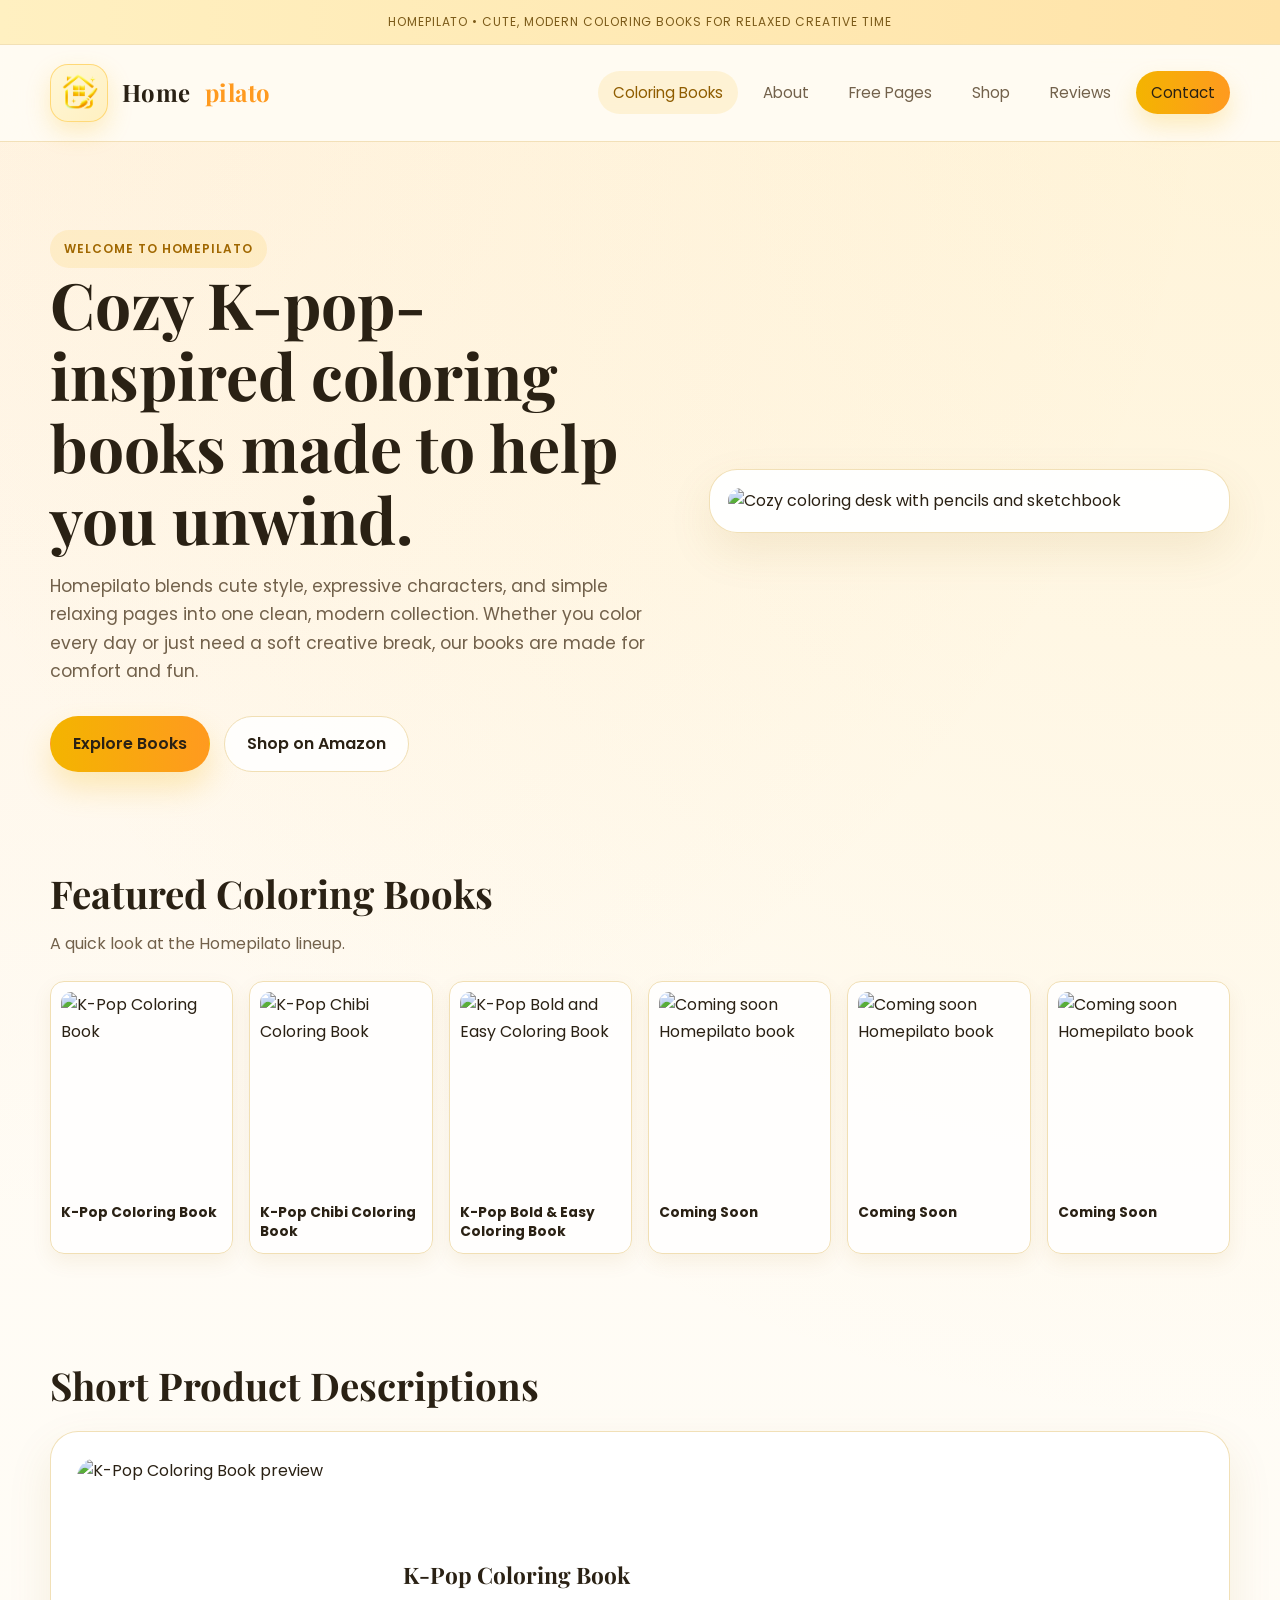
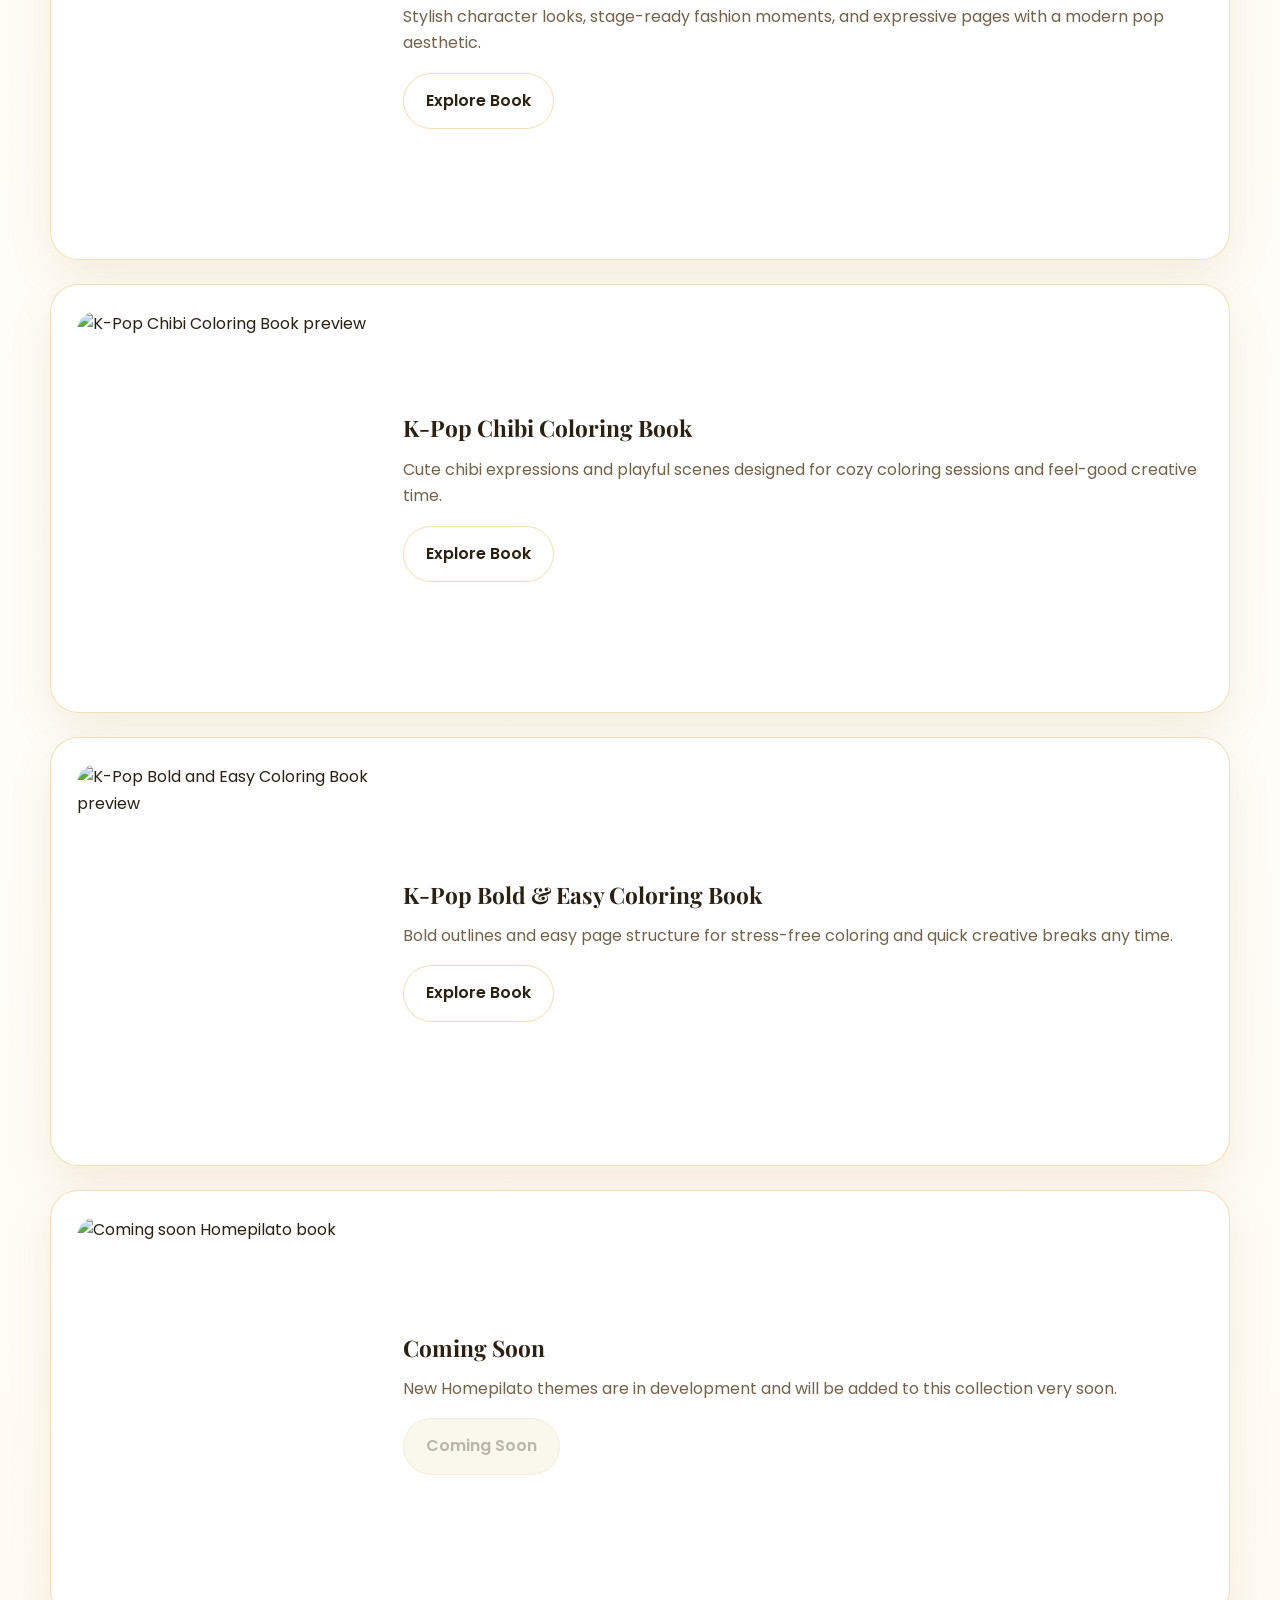
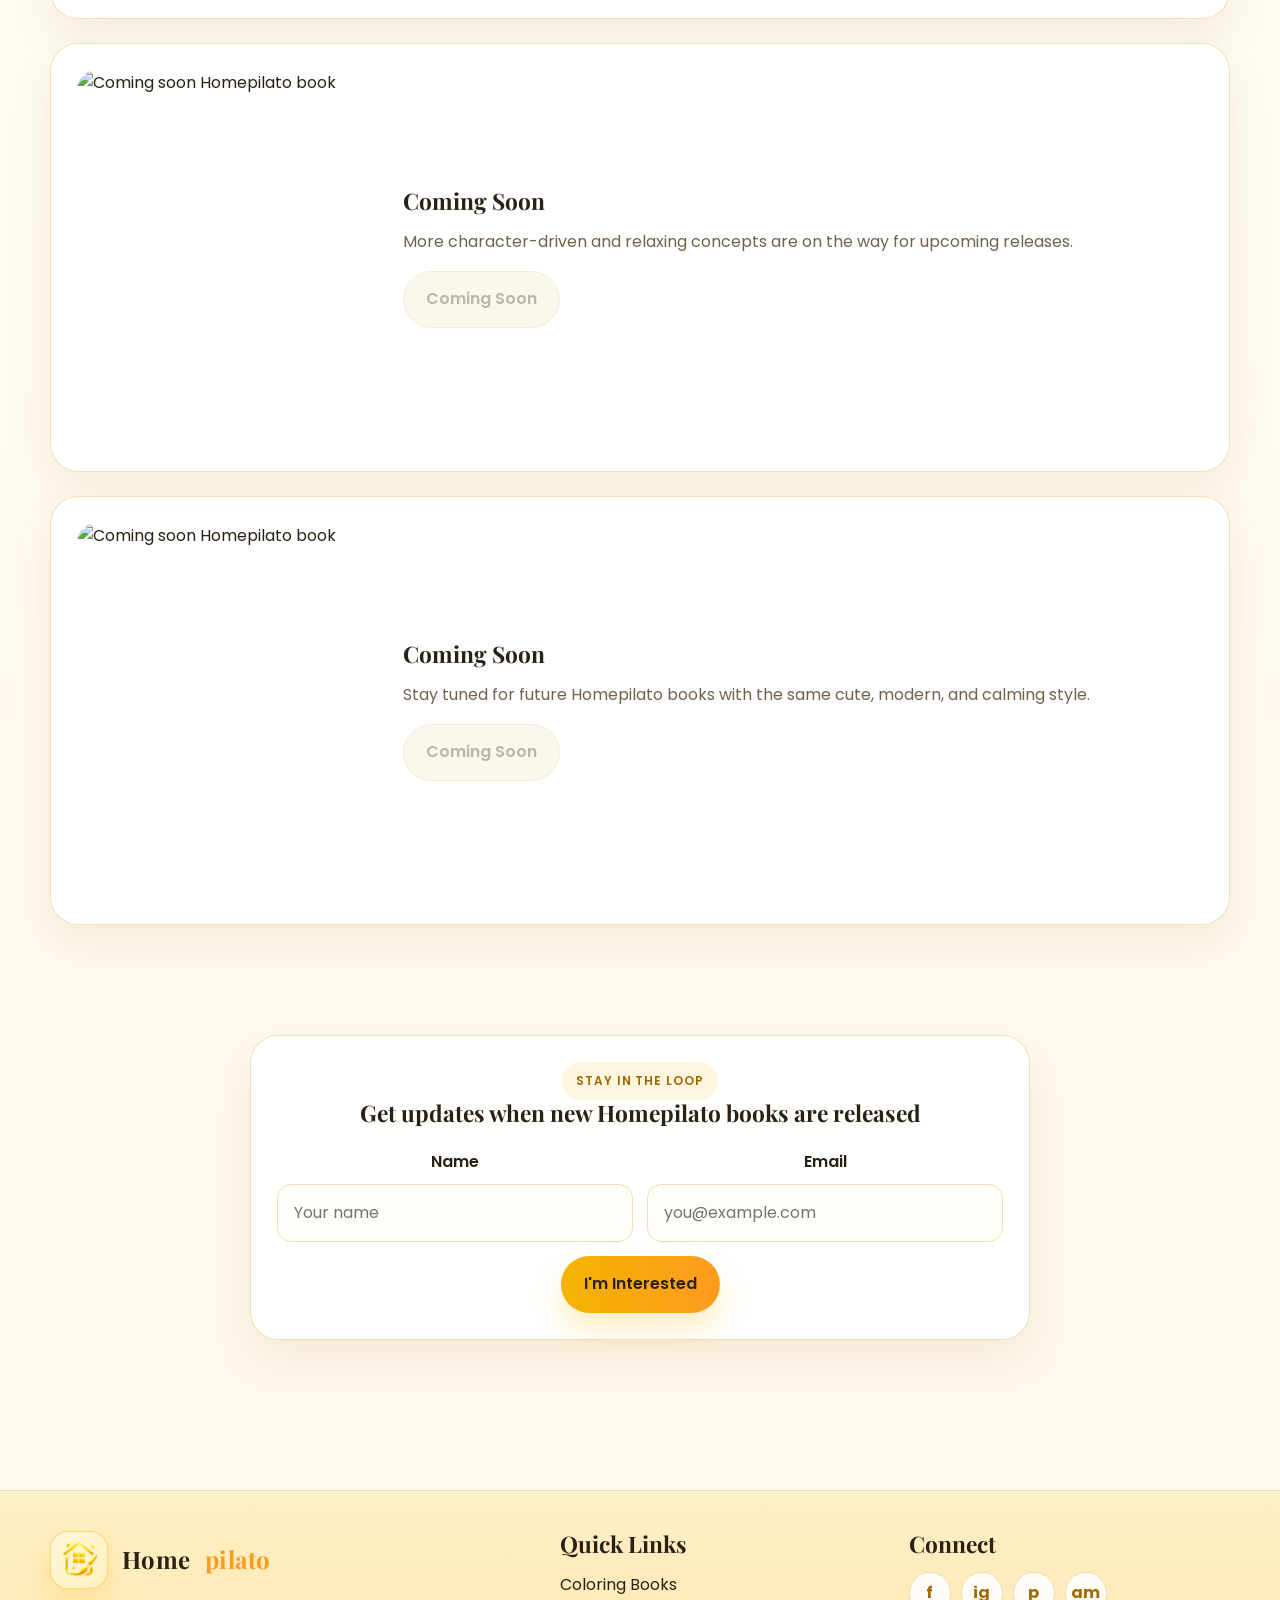
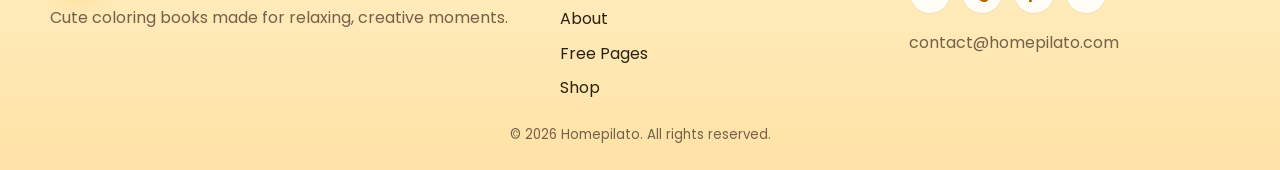
==== scrouce-web/index.html @ b9b75bc0 "Add files via upload" ====
<!DOCTYPE html>
<html lang="en">
<head>
  <meta charset="UTF-8">
  <meta name="viewport" content="width=device-width, initial-scale=1.0">
  <title>Homepilato | Coloring Books</title>
  <link rel="preconnect" href="https://fonts.googleapis.com">
  <link rel="preconnect" href="https://fonts.gstatic.com" crossorigin>
  <link href="https://fonts.googleapis.com/css2?family=Playfair+Display:wght@600;700&family=Poppins:wght@300;400;500;600;700&display=swap" rel="stylesheet">
  <link rel="stylesheet" href="style.css">
</head>
<body>
  <div class="topbar">Homepilato • Cute, modern coloring books for relaxed creative time</div>
  <nav class="navbar">
    <div class="container nav-inner">
      <a href="index.html" class="logo">
        <div class="logo-badge">Logo</div>
        Home<span>pilato</span>
      </a>
      <ul class="nav-links">
        <li><a href="index.html" class="active">Coloring Books</a></li>
        <li><a href="about.html">About</a></li>
        <li><a href="downloads.html">Free Pages</a></li>
        <li><a href="products.html">Shop</a></li>
        <li><a href="reviews.html">Reviews</a></li>
        <li><a href="contact.html" class="btn-nav">Contact</a></li>
      </ul>
    </div>
  </nav>

  <header class="hero">
    <div class="container hero-grid">
      <div>
        <div class="eyebrow">Welcome to Homepilato</div>
        <h1>Cozy K-pop-inspired coloring books made to help you unwind.</h1>
        <p class="lead">Homepilato blends cute style, expressive characters, and simple relaxing pages into one clean, modern collection. Whether you color every day or just need a soft creative break, our books are made for comfort and fun.</p>
        <div class="hero-actions">
          <a class="btn-primary" href="#featured-books">Explore Books</a>
          <a class="btn-secondary" href="https://www.amazon.com" target="_blank" rel="noopener">Shop on Amazon</a>
        </div>
      </div>
      <div class="hero-card">
        <img src="https://images.unsplash.com/photo-1517077304055-6e89abbf09b0?auto=format&fit=crop&w=1200&q=80" alt="Cozy coloring desk with pencils and sketchbook">
      </div>
    </div>
  </header>

  <section class="section" id="featured-books">
    <div class="container">
      <div class="section-head align-left">
        <h2>Featured Coloring Books</h2>
        <p>A quick look at the Homepilato lineup.</p>
      </div>
      <div class="mini-covers">
        <article class="mini-cover-card">
          <img src="https://images.unsplash.com/photo-1513475382585-d06e58bcb0e0?auto=format&fit=crop&w=500&q=80" alt="K-Pop Coloring Book">
          <h3>K-Pop Coloring Book</h3>
        </article>
        <article class="mini-cover-card">
          <img src="https://images.unsplash.com/photo-1513364776144-60967b0f800f?auto=format&fit=crop&w=500&q=80" alt="K-Pop Chibi Coloring Book">
          <h3>K-Pop Chibi Coloring Book</h3>
        </article>
        <article class="mini-cover-card">
          <img src="https://images.unsplash.com/photo-1517694712202-14dd9538aa97?auto=format&fit=crop&w=500&q=80" alt="K-Pop Bold and Easy Coloring Book">
          <h3>K-Pop Bold &amp; Easy Coloring Book</h3>
        </article>
        <article class="mini-cover-card">
          <img src="https://images.unsplash.com/photo-1516321318423-f06f85e504b3?auto=format&fit=crop&w=500&q=80" alt="Coming soon Homepilato book">
          <h3>Coming Soon</h3>
        </article>
        <article class="mini-cover-card">
          <img src="https://images.unsplash.com/photo-1497633762265-9d179a990aa6?auto=format&fit=crop&w=500&q=80" alt="Coming soon Homepilato book">
          <h3>Coming Soon</h3>
        </article>
        <article class="mini-cover-card">
          <img src="https://images.unsplash.com/photo-1491841550275-ad7854e35ca6?auto=format&fit=crop&w=500&q=80" alt="Coming soon Homepilato book">
          <h3>Coming Soon</h3>
        </article>
      </div>
    </div>
  </section>

  <section class="section section-tight">
    <div class="container">
      <div class="section-head align-left">
        <h2>Short Product Descriptions</h2>
      </div>

      <div class="product-list">
        <article class="product-row">
          <img src="https://images.unsplash.com/photo-1513475382585-d06e58bcb0e0?auto=format&fit=crop&w=900&q=80" alt="K-Pop Coloring Book preview">
          <div class="product-copy">
            <h3>K-Pop Coloring Book</h3>
            <p>Stylish character looks, stage-ready fashion moments, and expressive pages with a modern pop aesthetic.</p>
            <a class="btn" href="book-kpop-coloring.html">Explore Book</a>
          </div>
        </article>

        <article class="product-row">
          <img src="https://images.unsplash.com/photo-1513364776144-60967b0f800f?auto=format&fit=crop&w=900&q=80" alt="K-Pop Chibi Coloring Book preview">
          <div class="product-copy">
            <h3>K-Pop Chibi Coloring Book</h3>
            <p>Cute chibi expressions and playful scenes designed for cozy coloring sessions and feel-good creative time.</p>
            <a class="btn" href="book-kpop-chibi.html">Explore Book</a>
          </div>
        </article>

        <article class="product-row">
          <img src="https://images.unsplash.com/photo-1517694712202-14dd9538aa97?auto=format&fit=crop&w=900&q=80" alt="K-Pop Bold and Easy Coloring Book preview">
          <div class="product-copy">
            <h3>K-Pop Bold &amp; Easy Coloring Book</h3>
            <p>Bold outlines and easy page structure for stress-free coloring and quick creative breaks any time.</p>
            <a class="btn" href="book-kpop-bold-easy.html">Explore Book</a>
          </div>
        </article>

        <article class="product-row">
          <img src="https://images.unsplash.com/photo-1516321318423-f06f85e504b3?auto=format&fit=crop&w=900&q=80" alt="Coming soon Homepilato book">
          <div class="product-copy">
            <h3>Coming Soon</h3>
            <p>New Homepilato themes are in development and will be added to this collection very soon.</p>
            <span class="btn disabled">Coming Soon</span>
          </div>
        </article>

        <article class="product-row">
          <img src="https://images.unsplash.com/photo-1497633762265-9d179a990aa6?auto=format&fit=crop&w=900&q=80" alt="Coming soon Homepilato book">
          <div class="product-copy">
            <h3>Coming Soon</h3>
            <p>More character-driven and relaxing concepts are on the way for upcoming releases.</p>
            <span class="btn disabled">Coming Soon</span>
          </div>
        </article>

        <article class="product-row">
          <img src="https://images.unsplash.com/photo-1491841550275-ad7854e35ca6?auto=format&fit=crop&w=900&q=80" alt="Coming soon Homepilato book">
          <div class="product-copy">
            <h3>Coming Soon</h3>
            <p>Stay tuned for future Homepilato books with the same cute, modern, and calming style.</p>
            <span class="btn disabled">Coming Soon</span>
          </div>
        </article>
      </div>
    </div>
  </section>

  <section class="section section-tight">
    <div class="container form-card">
      <div class="eyebrow">Stay in the loop</div>
      <h3>Get updates when new Homepilato books are released</h3>
      <div class="form-grid">
        <div>
          <label for="name">Name</label>
          <input id="name" type="text" placeholder="Your name">
        </div>
        <div>
          <label for="email">Email</label>
          <input id="email" type="email" placeholder="you@example.com">
        </div>
        <div class="full">
          <a class="btn-primary" href="#">I'm Interested</a>
        </div>
      </div>
    </div>
  </section>

  <footer class="footer">
    <div class="container footer-grid">
      <div>
        <a href="index.html" class="logo">
          <div class="logo-badge">Logo</div>
          Home<span>pilato</span>
        </a>
        <p>Cute coloring books made for relaxing, creative moments.</p>
      </div>
      <div>
        <h3>Quick Links</h3>
        <div class="footer-links">
          <a href="index.html">Coloring Books</a>
          <a href="about.html">About</a>
          <a href="downloads.html">Free Pages</a>
          <a href="products.html">Shop</a>
        </div>
      </div>
      <div>
        <h3>Connect</h3>
        <div class="socials">
          <a href="#">f</a><a href="#">ig</a><a href="#">p</a><a href="#">am</a>
        </div>
        <p>contact@homepilato.com</p>
      </div>
    </div>
    <div class="container"><small>© 2026 Homepilato. All rights reserved.</small></div>
  </footer>
</body>
</html>
---- scrouce-web/style.css ----
:root {
  --bg: #fffaf0;
  --bg-2: #fff3d6;
  --surface: rgba(255,255,255,0.94);
  --surface-soft: #fff0bf;
  --primary: #f4b400;
  --primary-2: #ff9a1f;
  --primary-3: #ffd766;
  --accent: #ffcf48;
  --text: #2a2114;
  --muted: #72614b;
  --border: #f1dfb4;
  --shadow: 0 18px 45px rgba(152, 103, 11, 0.10);
  --shadow-strong: 0 20px 50px rgba(152, 103, 11, 0.16);
  --radius-lg: 28px;
  --radius-md: 20px;
  --radius-sm: 14px;
  --container: 1180px;
}

* { box-sizing: border-box; }
html { scroll-behavior: smooth; }
body {
  margin: 0;
  font-family: 'Poppins', sans-serif;
  color: var(--text);
  background:
    radial-gradient(circle at top right, rgba(255, 204, 69, .16), transparent 28%),
    radial-gradient(circle at top left, rgba(255, 154, 31, .08), transparent 24%),
    linear-gradient(180deg, #fffaf1 0%, #fffdf8 46%, #fff7eb 100%);
  line-height: 1.65;
}
img { max-width: 100%; display: block; }
a { color: inherit; text-decoration: none; }

.container {
  width: min(calc(100% - 32px), var(--container));
  margin: 0 auto;
}

.topbar {
  background: linear-gradient(90deg, #fff0c1, #ffe3a8);
  color: #7c5b1a;
  font-size: 12px;
  text-align: center;
  padding: 12px 14px;
  letter-spacing: .08em;
  text-transform: uppercase;
  border-bottom: 1px solid rgba(241,223,180,.9);
}

.navbar {
  position: sticky;
  top: 0;
  z-index: 20;
  backdrop-filter: blur(16px);
  background: rgba(255, 252, 245, 0.88);
  border-bottom: 1px solid rgba(241,223,180,.92);
}

.nav-inner {
  min-height: 96px;
  display: flex;
  align-items: center;
  justify-content: space-between;
  gap: 24px;
}

.logo {
  display: flex;
  align-items: center;
  gap: 14px;
  font-family: 'Playfair Display', serif;
  font-size: 1.5rem;
  font-weight: 700;
  letter-spacing: .02em;
}
.logo-badge {
  width: 58px;
  height: 58px;
  border-radius: 18px;
  background: url('logo.png') center/contain no-repeat, linear-gradient(135deg, #fff7d7, #fff0c1);
  border: 1px solid rgba(255, 203, 76, .65);
  box-shadow: 0 10px 24px rgba(244, 180, 0, .22);
  color: transparent;
  font-size: 0;
  flex: 0 0 auto;
}
.logo span {
  color: var(--primary-2);
}

.nav-links {
  list-style: none;
  display: flex;
  align-items: center;
  gap: 10px;
  padding: 0;
  margin: 0;
  flex-wrap: wrap;
  justify-content: flex-end;
}
.nav-links a {
  padding: 11px 15px;
  font-size: 0.95rem;
  border-radius: 999px;
  color: var(--muted);
  transition: transform .22s ease, background-color .22s ease, color .22s ease, box-shadow .22s ease;
}
.nav-links a:hover,
.nav-links a.active {
  background: rgba(244,180,0,.12);
  color: #8f5d00;
  transform: translateY(-1px);
}
.nav-links .btn-nav {
  background: linear-gradient(90deg, var(--primary), var(--primary-2));
  color: #2a2114;
  box-shadow: 0 12px 24px rgba(244,180,0,.22);
}
.nav-links .btn-nav:hover,
.nav-links .btn-nav.active {
  background: linear-gradient(90deg, #ffce2f, #ffab36);
  color: #24180d;
}

.hero,
.page-hero {
  padding: 88px 0 58px;
}

.hero-grid,
.two-col {
  display: grid;
  grid-template-columns: 1.08fr .92fr;
  gap: 48px;
  align-items: center;
}

.eyebrow {
  display: inline-flex;
  align-items: center;
  gap: 10px;
  padding: 9px 14px;
  border-radius: 999px;
  background: rgba(244,180,0,.12);
  color: #a06700;
  font-size: 12px;
  text-transform: uppercase;
  letter-spacing: .08em;
  font-weight: 600;
}

h1, h2, h3, h4 {
  font-family: 'Playfair Display', serif;
  line-height: 1.12;
  margin: 0 0 16px;
}
h1 { font-size: clamp(2.5rem, 5vw, 4.7rem); }
h2 { font-size: clamp(1.9rem, 3vw, 2.8rem); }
h3 { font-size: 1.42rem; }

.lead {
  font-size: 1.08rem;
  color: var(--muted);
  max-width: 650px;
}

.hero-actions,
.inline-actions {
  display: flex;
  gap: 14px;
  flex-wrap: wrap;
  margin-top: 30px;
}

.btn,
.btn-primary,
.btn-secondary {
  display: inline-flex;
  align-items: center;
  justify-content: center;
  gap: 8px;
  padding: 14px 22px;
  border-radius: 999px;
  font-weight: 600;
  transition: transform .22s ease, box-shadow .22s ease, border-color .22s ease, background .22s ease;
  border: 1px solid transparent;
}
.btn-primary {
  color: #2a2114;
  background: linear-gradient(90deg, var(--primary), var(--primary-2));
  box-shadow: 0 16px 30px rgba(244,180,0,.24);
}
.btn-secondary,
.btn {
  border-color: var(--border);
  background: rgba(255,255,255,.85);
  color: var(--text);
}
.btn-primary:hover,
.btn-secondary:hover,
.btn:hover {
  transform: translateY(-3px);
  box-shadow: var(--shadow);
}


.btn.disabled {
  opacity: .6;
  pointer-events: none;
  cursor: not-allowed;
  background: #f7f2e2;
  border-color: #eadfbe;
  color: #8f8571;
  box-shadow: none;
}

.hero-card,
.feature-card,
.form-card,
.panel,
.review-card,
.product-row,
.contact-card,
.book-card {
  background: var(--surface);
  border: 1px solid rgba(241,223,180,.95);
  box-shadow: var(--shadow);
  border-radius: var(--radius-lg);
  transition: transform .24s ease, box-shadow .24s ease, border-color .24s ease;
}
.hero-card:hover,
.feature-card:hover,
.form-card:hover,
.panel:hover,
.review-card:hover,
.product-row:hover,
.contact-card:hover,
.book-card:hover {
  transform: translateY(-6px);
  box-shadow: var(--shadow-strong);
  border-color: rgba(244,180,0,.45);
}

.hero-card {
  padding: 18px;
}
.hero-card img,
.rounded-img {
  width: 100%;
  border-radius: calc(var(--radius-lg) - 8px);
  object-fit: cover;
}

.metrics {
  display: grid;
  grid-template-columns: repeat(3, minmax(0, 1fr));
  gap: 18px;
  margin-top: 32px;
}
.metric {
  padding: 20px;
  border-radius: var(--radius-md);
  background: rgba(255,255,255,.80);
  border: 1px solid var(--border);
  box-shadow: 0 12px 30px rgba(152,103,11,.06);
}
.metric strong {
  display: block;
  font-size: 1.6rem;
  color: #c07b00;
}
.metric span { color: var(--muted); font-size: .95rem; }

.section {
  padding: 42px 0 92px;
}
.section-head {
  text-align: center;
  max-width: 780px;
  margin: 0 auto 40px;
}
.section-head p { color: var(--muted); margin: 0; }


.section-tight {
  padding-top: 18px;
}

.section-head.align-left {
  text-align: left;
  margin: 0 0 24px;
  max-width: none;
}

.mini-covers {
  display: grid;
  grid-template-columns: repeat(6, minmax(0, 1fr));
  gap: 16px;
}

.mini-cover-card {
  background: rgba(255,255,255,.86);
  border: 1px solid var(--border);
  border-radius: var(--radius-sm);
  padding: 10px;
  box-shadow: 0 8px 20px rgba(152,103,11,.08);
}

.mini-cover-card img {
  width: 100%;
  aspect-ratio: 4 / 5;
  object-fit: cover;
  border-radius: 10px;
}

.mini-cover-card h3 {
  font-family: 'Poppins', sans-serif;
  font-size: .86rem;
  margin: 10px 0 2px;
  line-height: 1.35;
}

.book-grid,
.grid-3,
.review-grid,
.contact-grid {
  display: grid;
  gap: 22px;
}
.book-grid { grid-template-columns: repeat(3, minmax(0, 1fr)); }
.grid-3 { grid-template-columns: repeat(3, minmax(0, 1fr)); }
.review-grid { grid-template-columns: repeat(3, minmax(0, 1fr)); }
.contact-grid { grid-template-columns: 1fr 1.1fr; align-items: start; }

.book-card {
  overflow: hidden;
}
.book-cover {
  aspect-ratio: 4 / 5;
  object-fit: cover;
}
.book-content,
.panel,
.review-card,
.contact-card,
.form-card,
.feature-card,
.product-row {
  padding: 26px;
}
.book-content p,
.panel p,
.review-card p,
.contact-card p,
.feature-card p,
.product-copy p,
.muted,
.page-intro p,
.list li,
.footer p {
  color: var(--muted);
}
.price-row {
  display: flex;
  justify-content: flex-end;
  align-items: center;
  gap: 12px;
  margin-top: 20px;
}
.price { display: none; }
.tag {
  display: inline-block;
  padding: 7px 12px;
  border-radius: 999px;
  background: linear-gradient(90deg, #fff5cf, #ffeab0);
  color: #996100;
  font-size: .82rem;
  font-weight: 600;
  margin-bottom: 12px;
  border: 1px solid rgba(244,180,0,.2);
}

.feature-banner {
  margin-top: 34px;
  padding: 0;
  overflow: hidden;
}
.feature-banner img {
  width: 100%;
  max-height: 330px;
  object-fit: cover;
}

.product-list {
  display: grid;
  gap: 24px;
}
.product-row {
  display: grid;
  grid-template-columns: 300px 1fr;
  gap: 26px;
  align-items: center;
}
.product-row img {
  width: 100%;
  aspect-ratio: 4 / 5;
  object-fit: cover;
  border-radius: var(--radius-md);
}

.list {
  margin: 0;
  padding-left: 20px;
}
.list li { margin-bottom: 10px; }

.quote {
  padding: 20px 24px;
  border-left: 4px solid var(--primary-2);
  background: rgba(255, 209, 77, .12);
  border-radius: 0 var(--radius-md) var(--radius-md) 0;
  margin-top: 24px;
}

.review-card .stars,
.stars {
  color: #d88a00;
  letter-spacing: .1em;
  font-size: 1rem;
  margin-bottom: 12px;
}
.author {
  display: block;
  margin-top: 14px;
  font-weight: 600;
  color: var(--text);
}

.newsletter {
  margin-top: 40px;
}
.form-card {
  max-width: 780px;
  margin: 0 auto;
  text-align: center;
}
.form-grid {
  display: grid;
  grid-template-columns: repeat(2, minmax(0, 1fr));
  gap: 14px;
  margin-top: 24px;
}
.form-grid .full { grid-column: 1 / -1; }
input, textarea, select {
  width: 100%;
  padding: 15px 16px;
  border-radius: 14px;
  border: 1px solid var(--border);
  background: #fffdf7;
  font: inherit;
  color: var(--text);
  transition: border-color .2s ease, box-shadow .2s ease, transform .2s ease;
}
input:focus, textarea:focus, select:focus {
  outline: none;
  border-color: rgba(244,180,0,.7);
  box-shadow: 0 0 0 4px rgba(244,180,0,.14);
}
textarea { min-height: 140px; resize: vertical; }
label {
  display: block;
  margin-bottom: 8px;
  font-weight: 600;
}
.form-note {
  font-size: .9rem;
  color: var(--muted);
  margin-top: 14px;
}

.contact-list {
  display: grid;
  gap: 16px;
  margin-top: 20px;
}
.contact-item {
  padding: 16px 18px;
  border-radius: var(--radius-md);
  background: rgba(255, 213, 92, .10);
  border: 1px solid rgba(255, 203, 76, .22);
}
.contact-item strong {
  display: block;
  margin-bottom: 6px;
}

.footer {
  margin-top: 58px;
  padding: 40px 0 24px;
  background: linear-gradient(180deg, #fff0c7 0%, #ffe2a5 100%);
  border-top: 1px solid var(--border);
}
.footer-grid {
  display: grid;
  grid-template-columns: 1.2fr .8fr .8fr;
  gap: 28px;
  align-items: start;
}
.footer-links {
  display: grid;
  gap: 8px;
}
.footer small {
  display: block;
  margin-top: 22px;
  color: var(--muted);
  text-align: center;
}
.socials {
  display: flex;
  gap: 10px;
  flex-wrap: wrap;
}
.socials a {
  width: 42px;
  height: 42px;
  border-radius: 50%;
  display: grid;
  place-items: center;
  background: rgba(255,255,255,.88);
  border: 1px solid var(--border);
  color: #a56a00;
  font-weight: 700;
  transition: transform .2s ease, box-shadow .2s ease;
}
.socials a:hover {
  transform: translateY(-3px);
  box-shadow: 0 10px 20px rgba(152,103,11,.12);
}

.page-hero {
  background: linear-gradient(90deg, rgba(244,180,0,.95), rgba(255,154,31,.88));
  color: #2a2114;
  margin-bottom: 38px;
}
.page-hero p { color: rgba(42,33,20,.78); }
.page-title { text-align: center; max-width: 860px; }
.page-title .eyebrow {
  background: rgba(255,255,255,.34);
  color: #7c5100;
}

@media (max-width: 980px) {
  .hero-grid,
  .two-col,
  .contact-grid,
  .product-row,
  .footer-grid,
  .book-grid,
  .grid-3,
  .review-grid,
  .form-grid {
    grid-template-columns: 1fr;
  }
  .mini-covers { grid-template-columns: repeat(2, minmax(0, 1fr)); }
  .nav-inner { padding: 16px 0; align-items: flex-start; }
  .navbar { position: static; }
  .nav-inner, .nav-links { flex-direction: column; }
  .nav-links { align-items: flex-start; width: 100%; }
  .metrics { grid-template-columns: 1fr; }
  .hero, .page-hero { padding-top: 48px; }
  .section { padding: 34px 0 78px; }
}
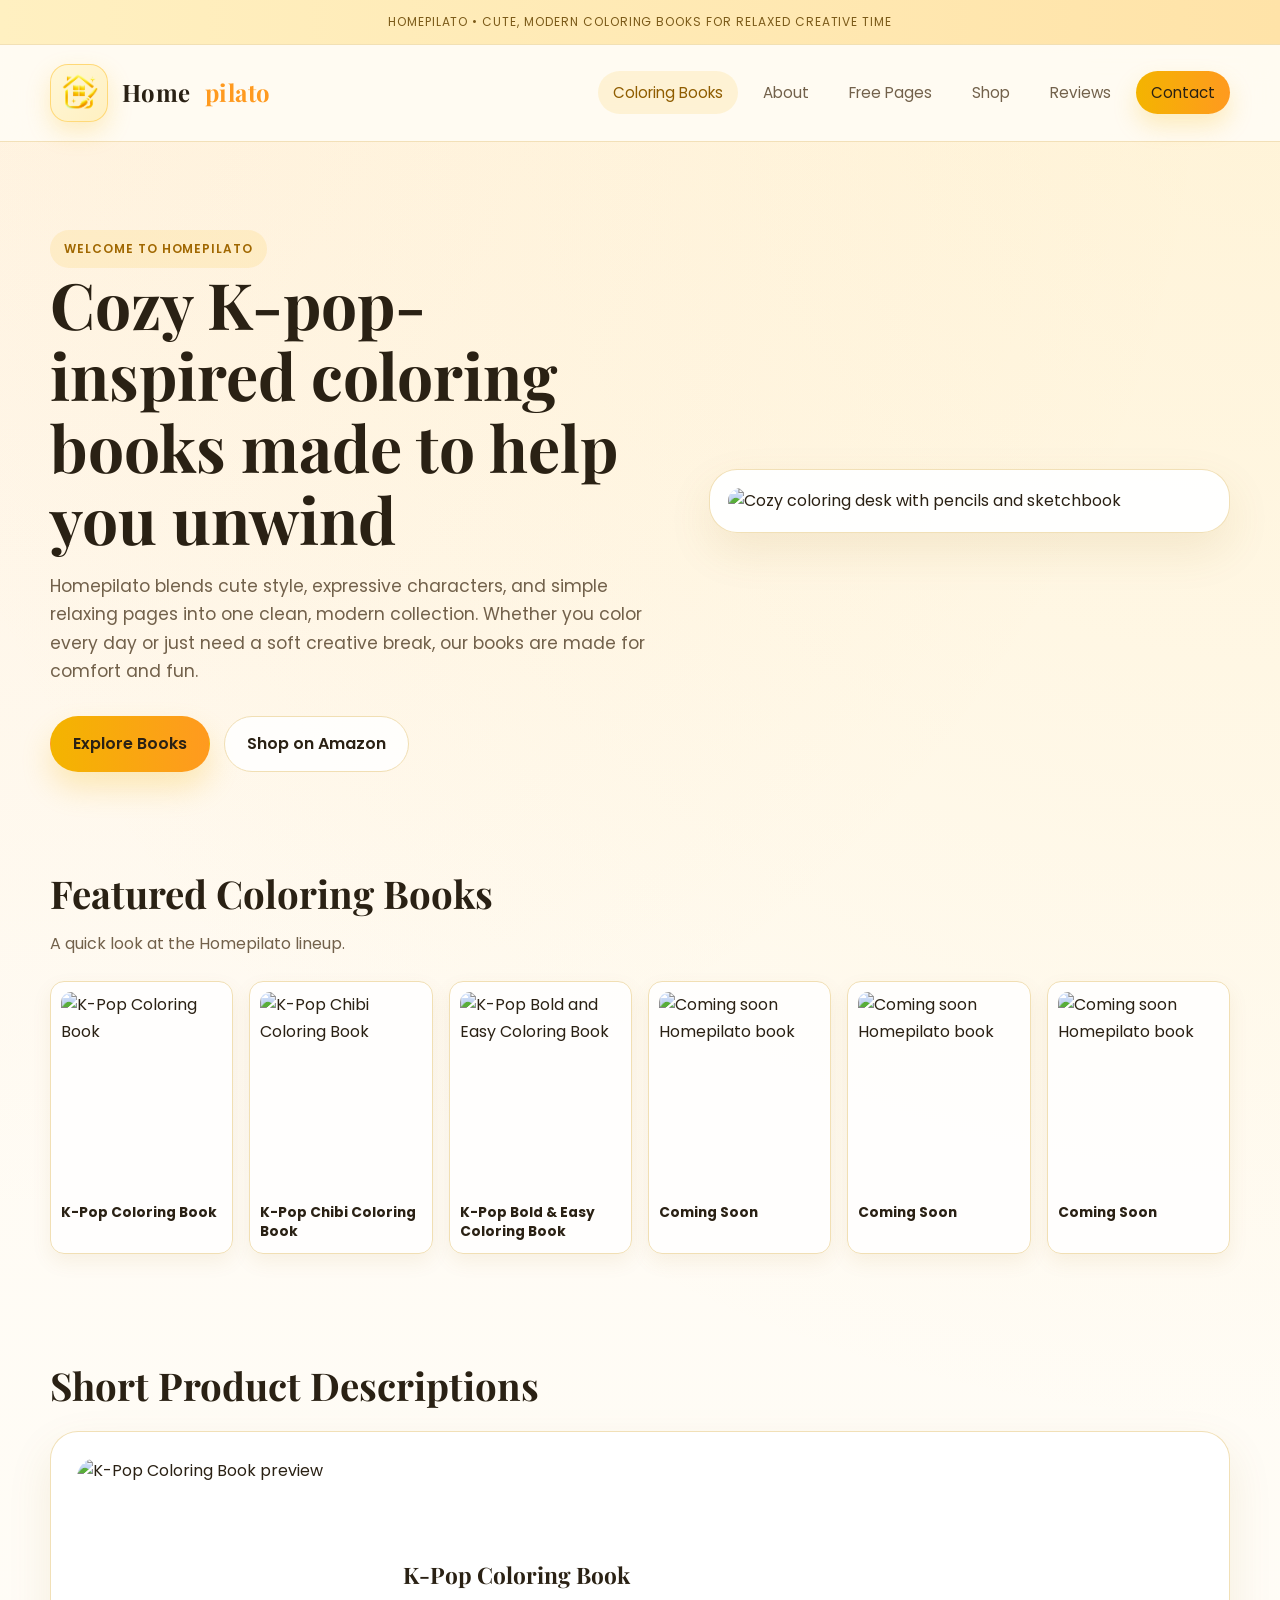
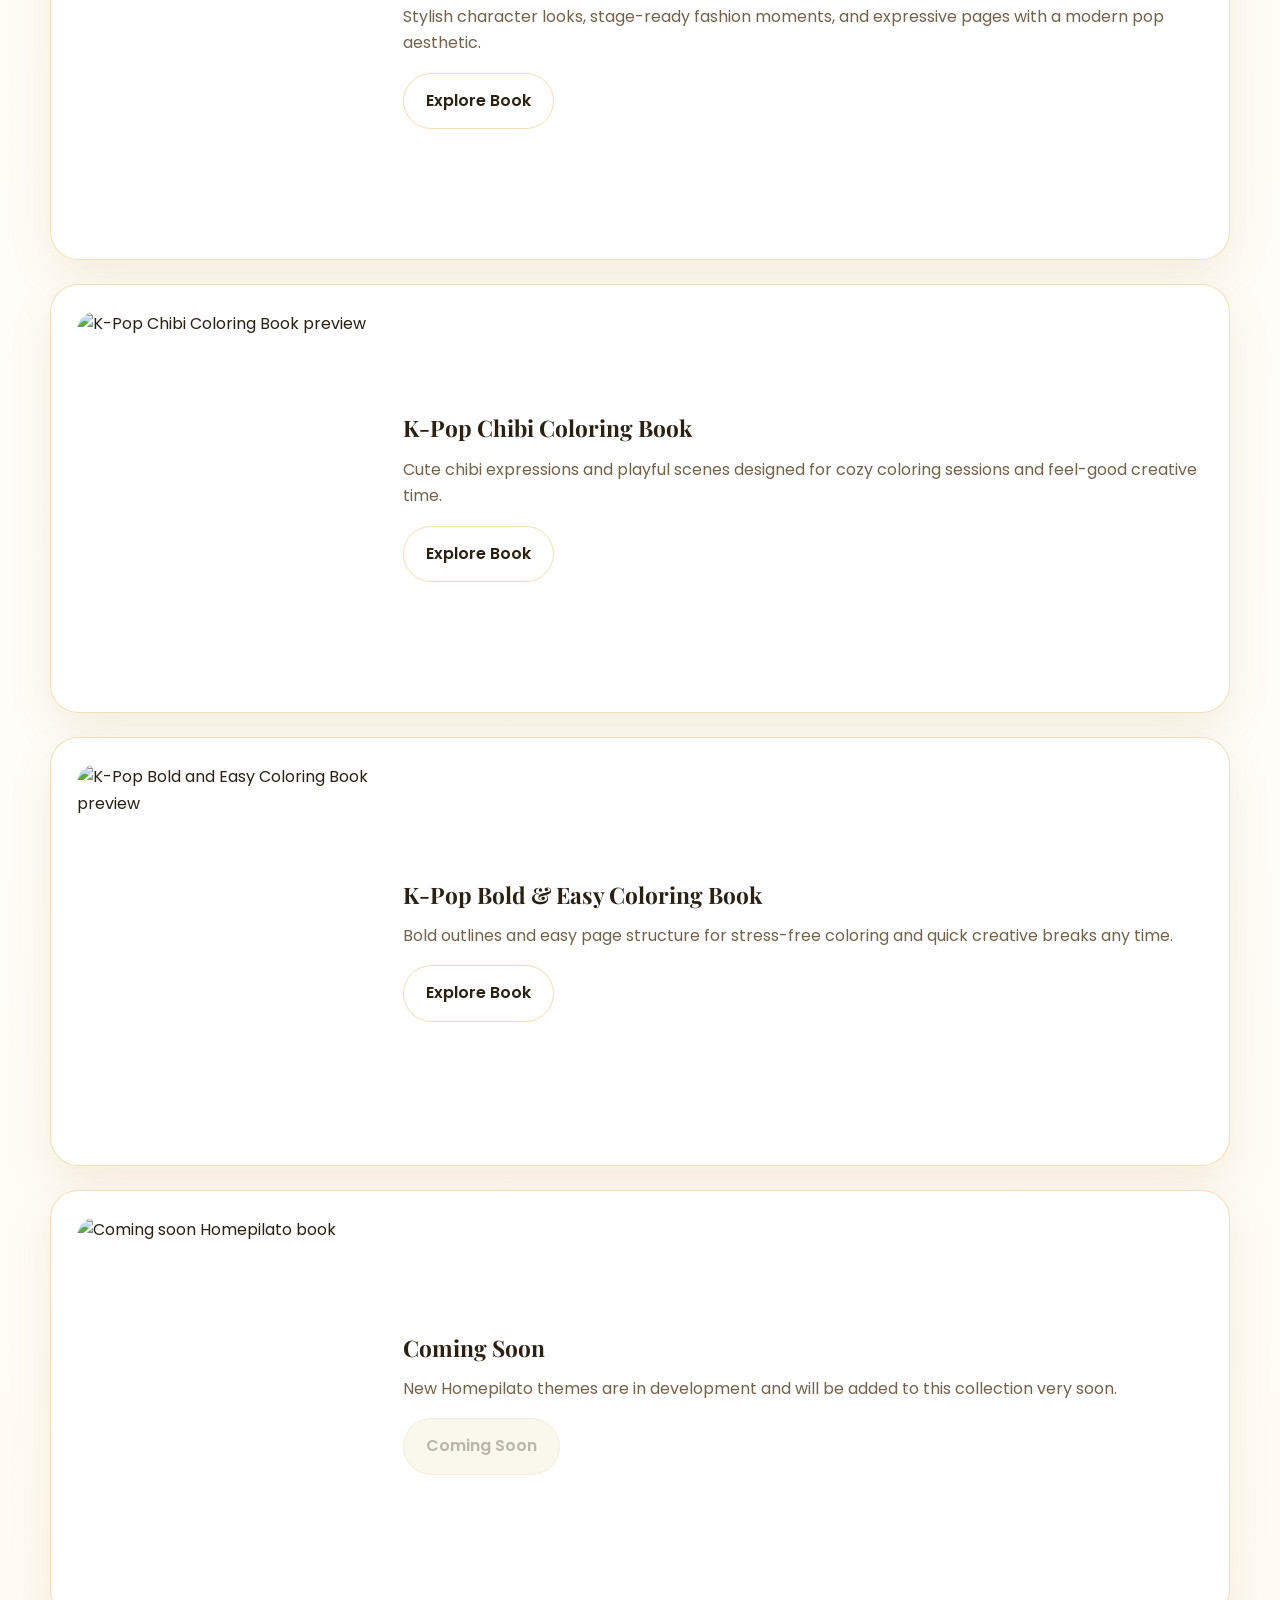
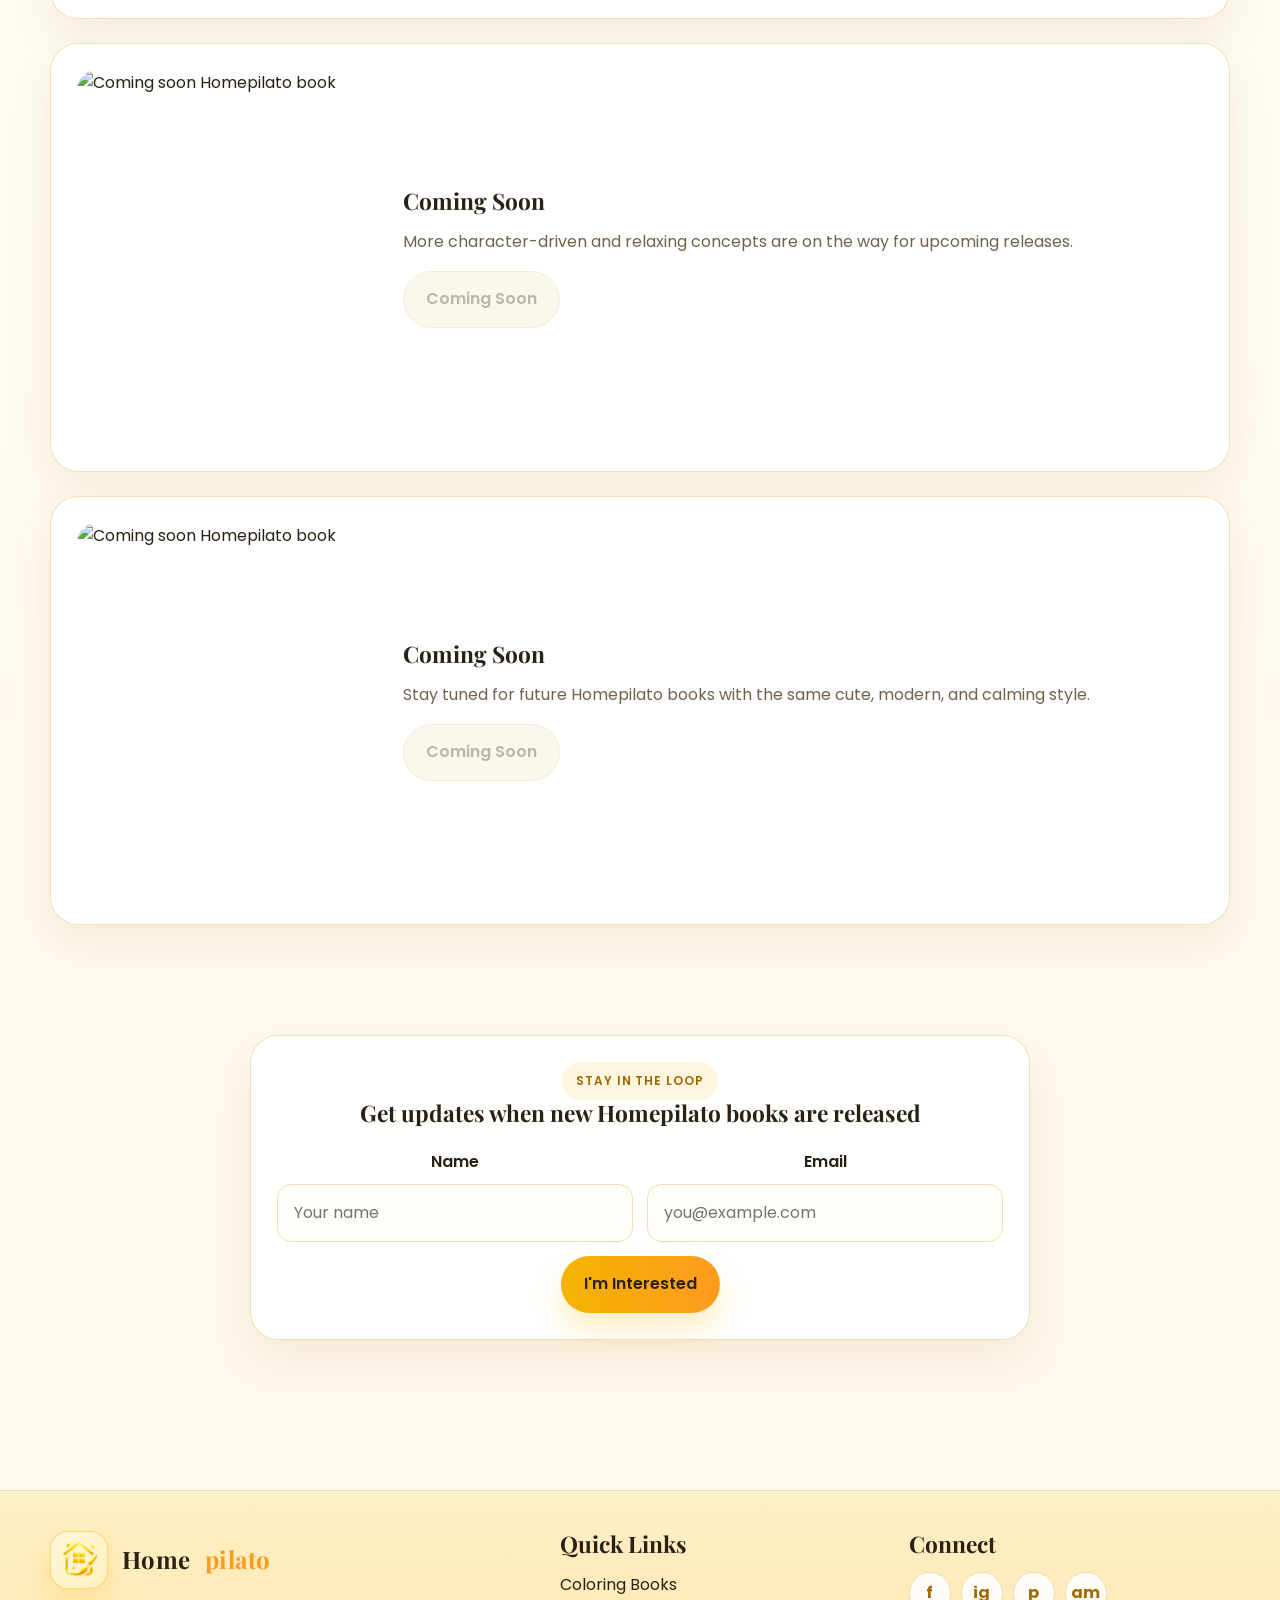
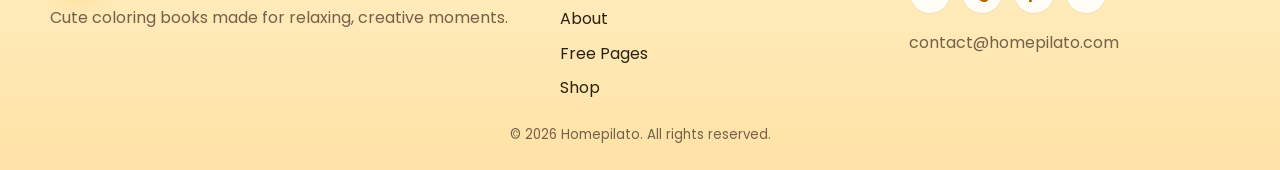
==== commit cd16823c: "Fix heading punctuation in index.html Removed the period at the end of the heading for consistency." ====
--- a/scrouce-web/index.html
+++ b/scrouce-web/index.html
@@ -32,7 +32,7 @@
     <div class="container hero-grid">
       <div>
         <div class="eyebrow">Welcome to Homepilato</div>
-        <h1>Cozy K-pop-inspired coloring books made to help you unwind.</h1>
+        <h1>Cozy K-pop-inspired coloring books made to help you unwind</h1>
         <p class="lead">Homepilato blends cute style, expressive characters, and simple relaxing pages into one clean, modern collection. Whether you color every day or just need a soft creative break, our books are made for comfort and fun.</p>
         <div class="hero-actions">
           <a class="btn-primary" href="#featured-books">Explore Books</a>
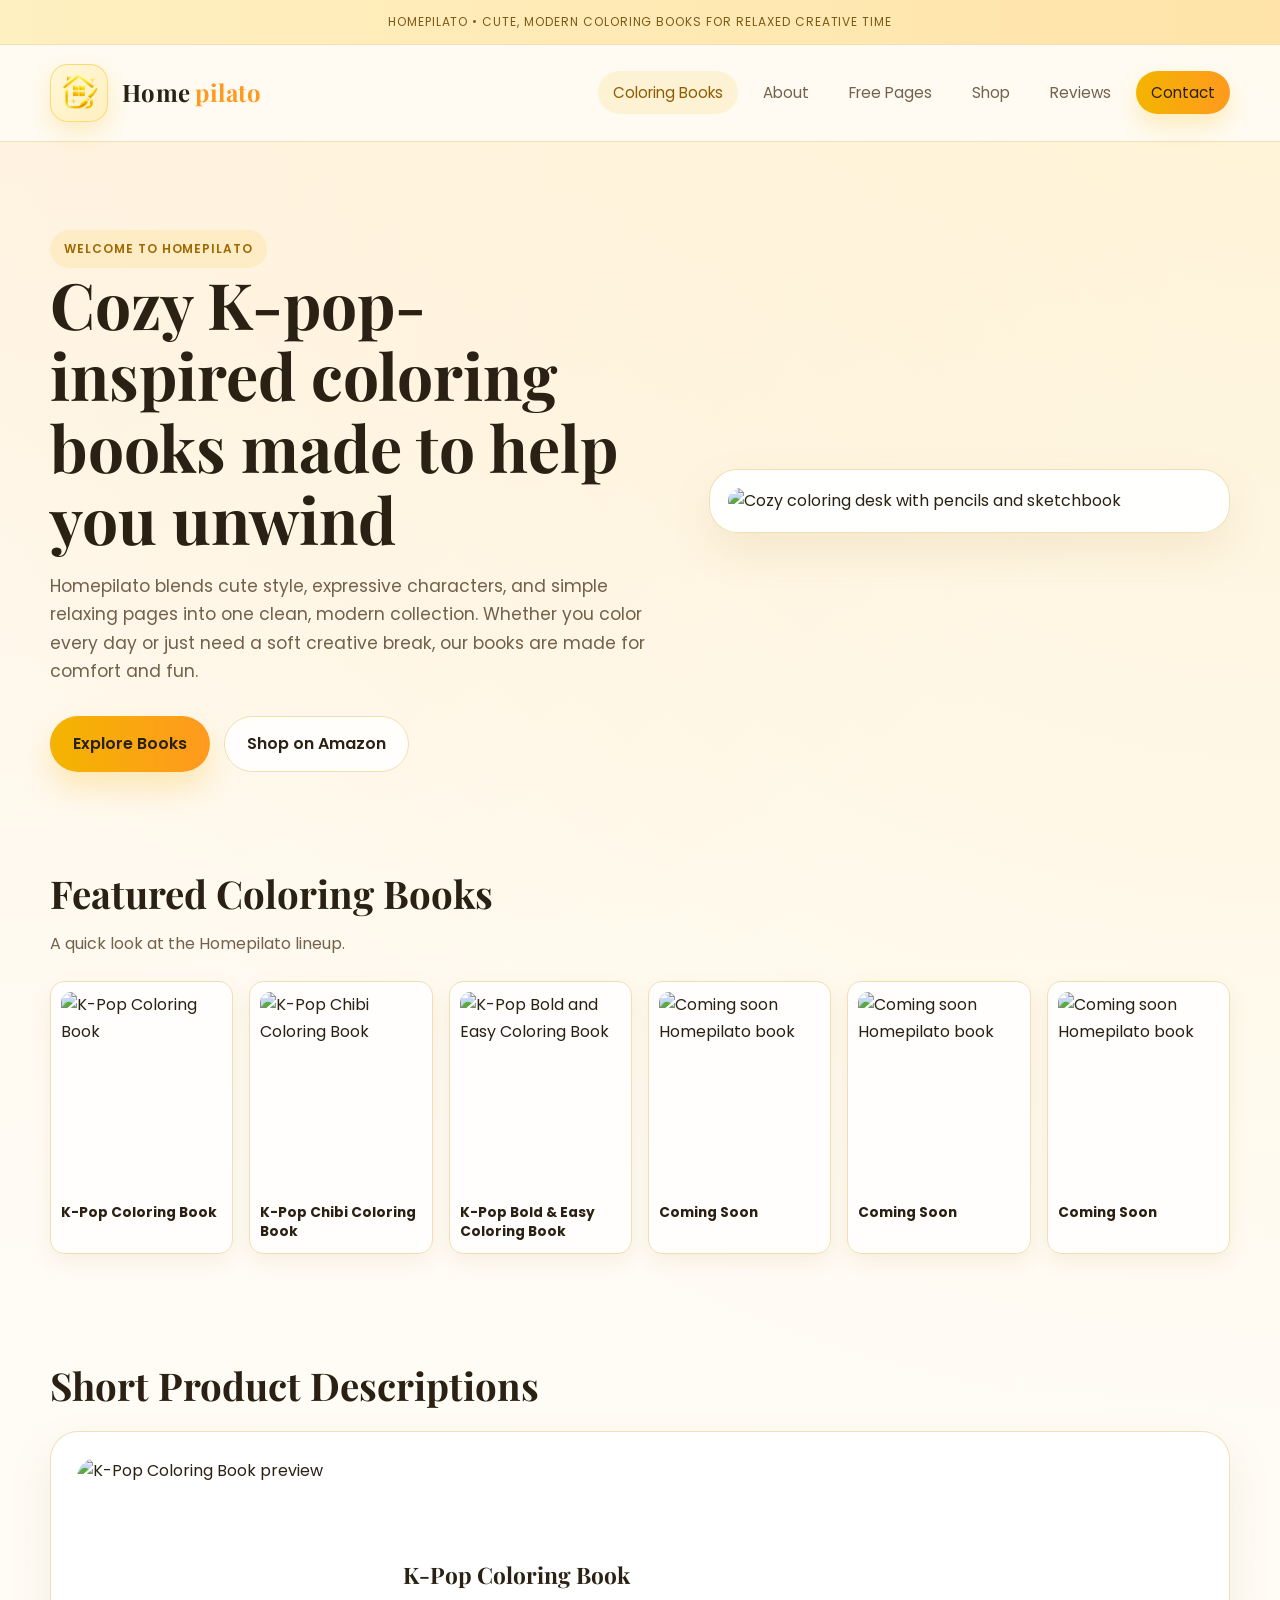
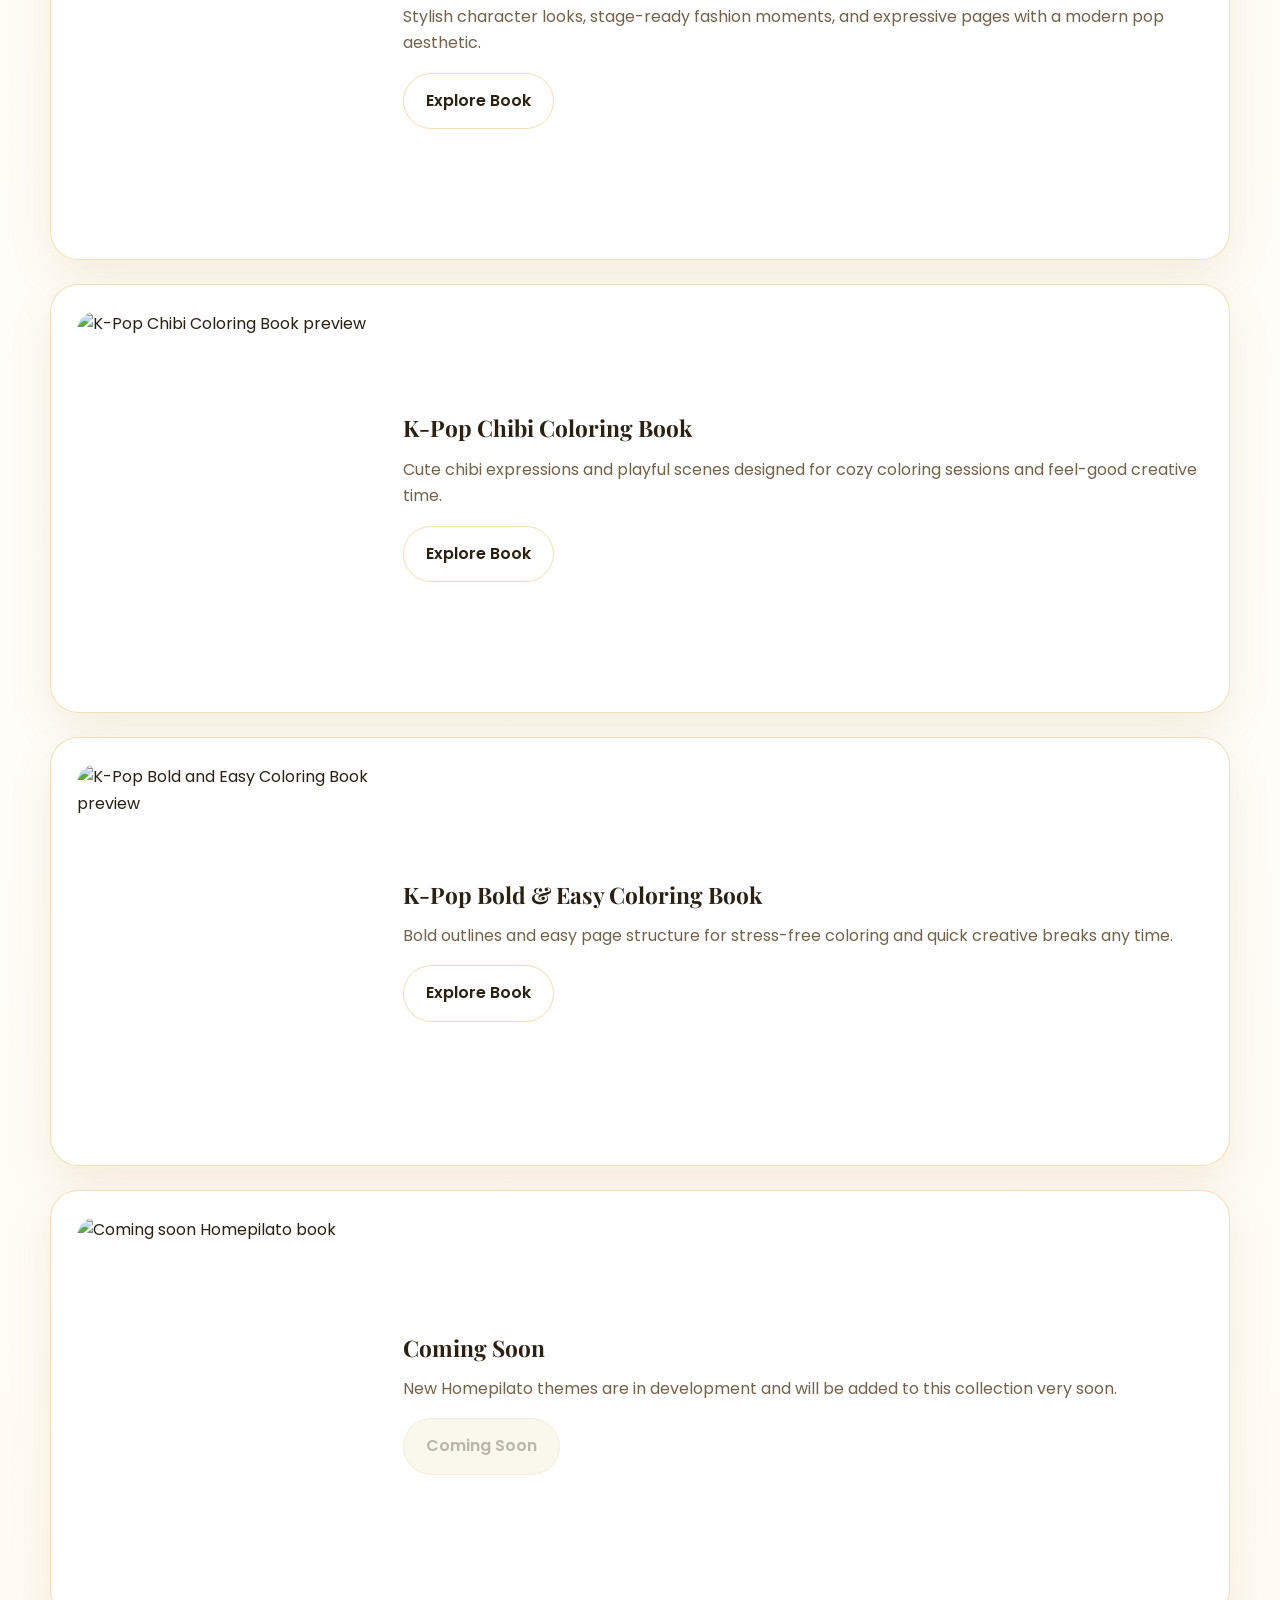
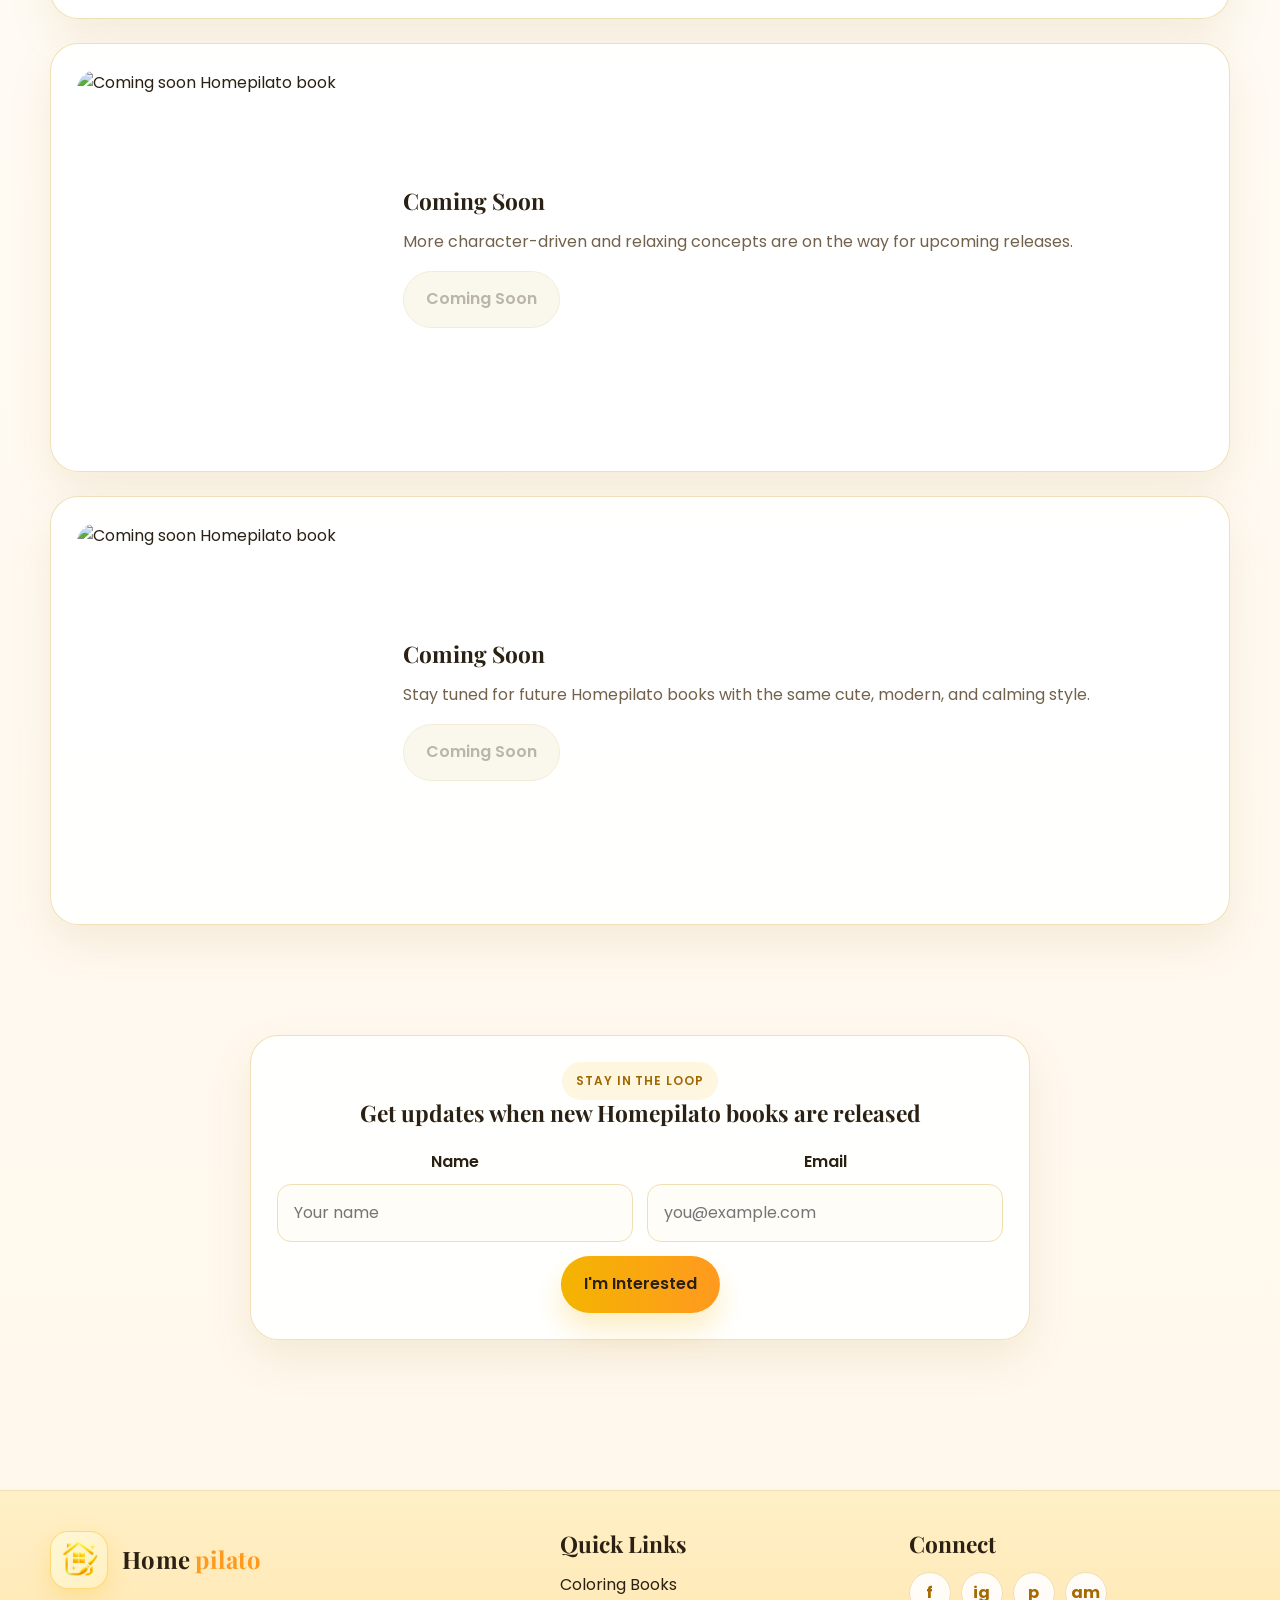
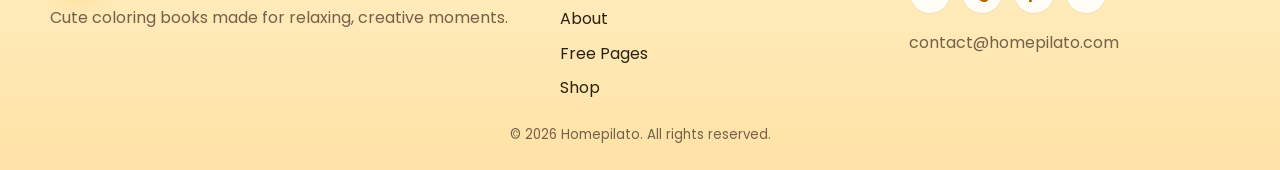
==== commit b2a04889: "Tighten spacing in Homepilato logo wordmark" ====
--- a/scrouce-web/index.html
+++ b/scrouce-web/index.html
@@ -15,7 +15,7 @@
     <div class="container nav-inner">
       <a href="index.html" class="logo">
         <div class="logo-badge">Logo</div>
-        Home<span>pilato</span>
+        <span class="logo-wordmark">Home<span>pilato</span></span>
       </a>
       <ul class="nav-links">
         <li><a href="index.html" class="active">Coloring Books</a></li>
@@ -169,7 +169,7 @@
       <div>
         <a href="index.html" class="logo">
           <div class="logo-badge">Logo</div>
-          Home<span>pilato</span>
+          <span class="logo-wordmark">Home<span>pilato</span></span>
         </a>
         <p>Cute coloring books made for relaxing, creative moments.</p>
       </div>
--- a/scrouce-web/style.css
+++ b/scrouce-web/style.css
@@ -76,6 +76,11 @@
   font-weight: 700;
   letter-spacing: .02em;
 }
+.logo-wordmark {
+  display: inline-flex;
+  align-items: baseline;
+  gap: .18em;
+}
 .logo-badge {
   width: 58px;
   height: 58px;
@@ -87,7 +92,7 @@
   font-size: 0;
   flex: 0 0 auto;
 }
-.logo span {
+.logo .logo-wordmark > span {
   color: var(--primary-2);
 }
 
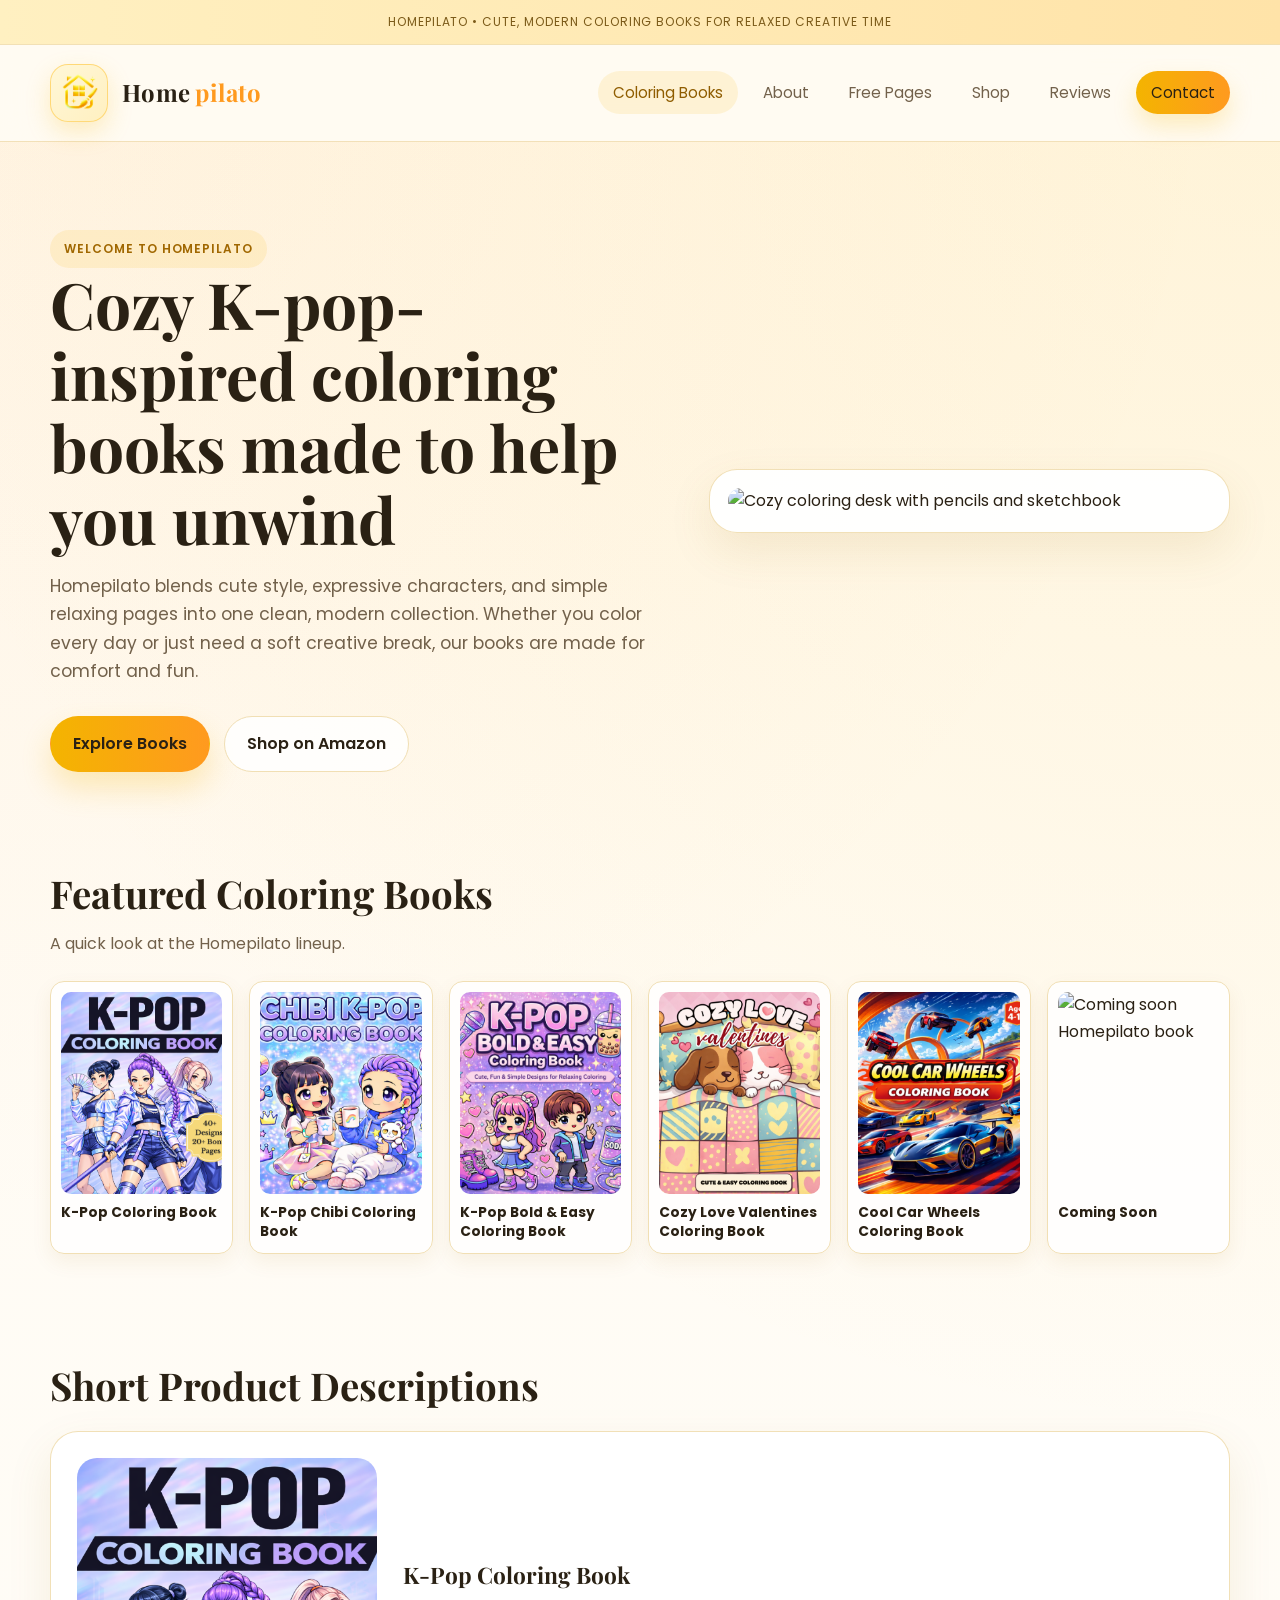
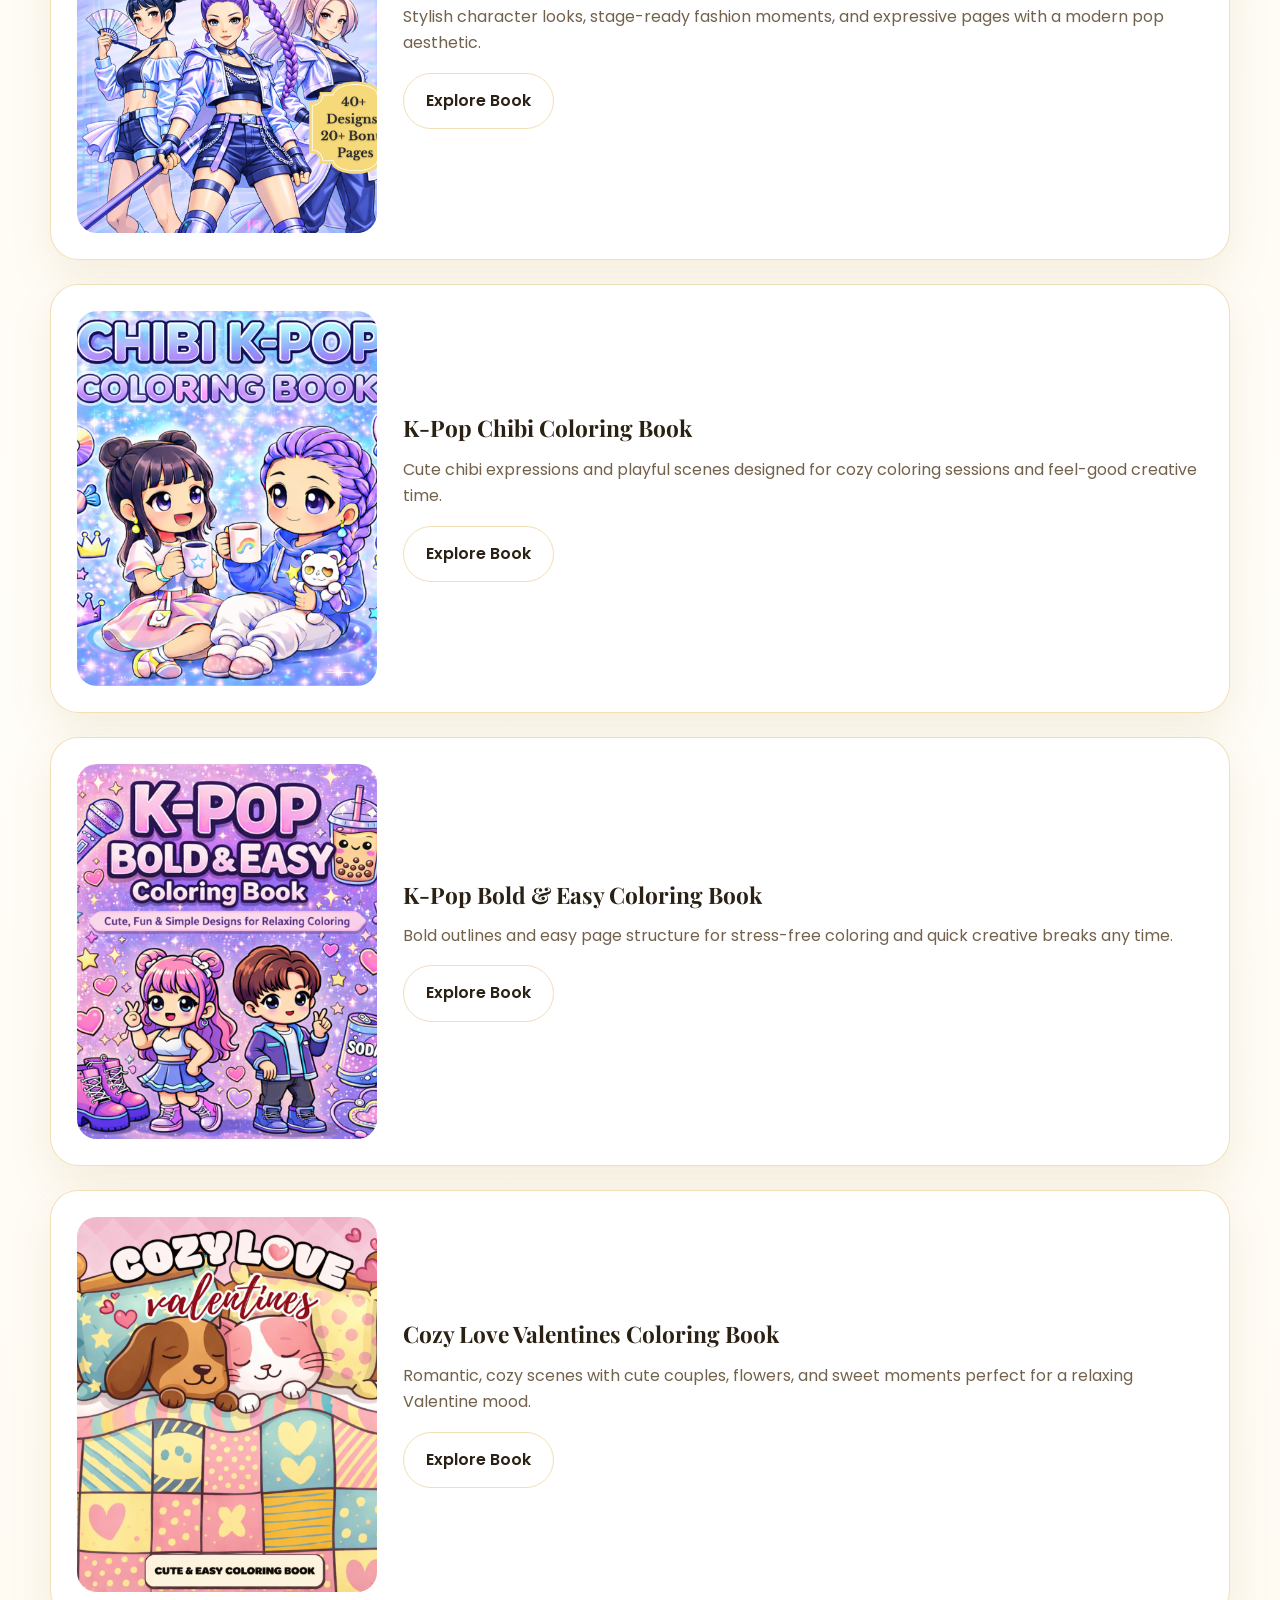
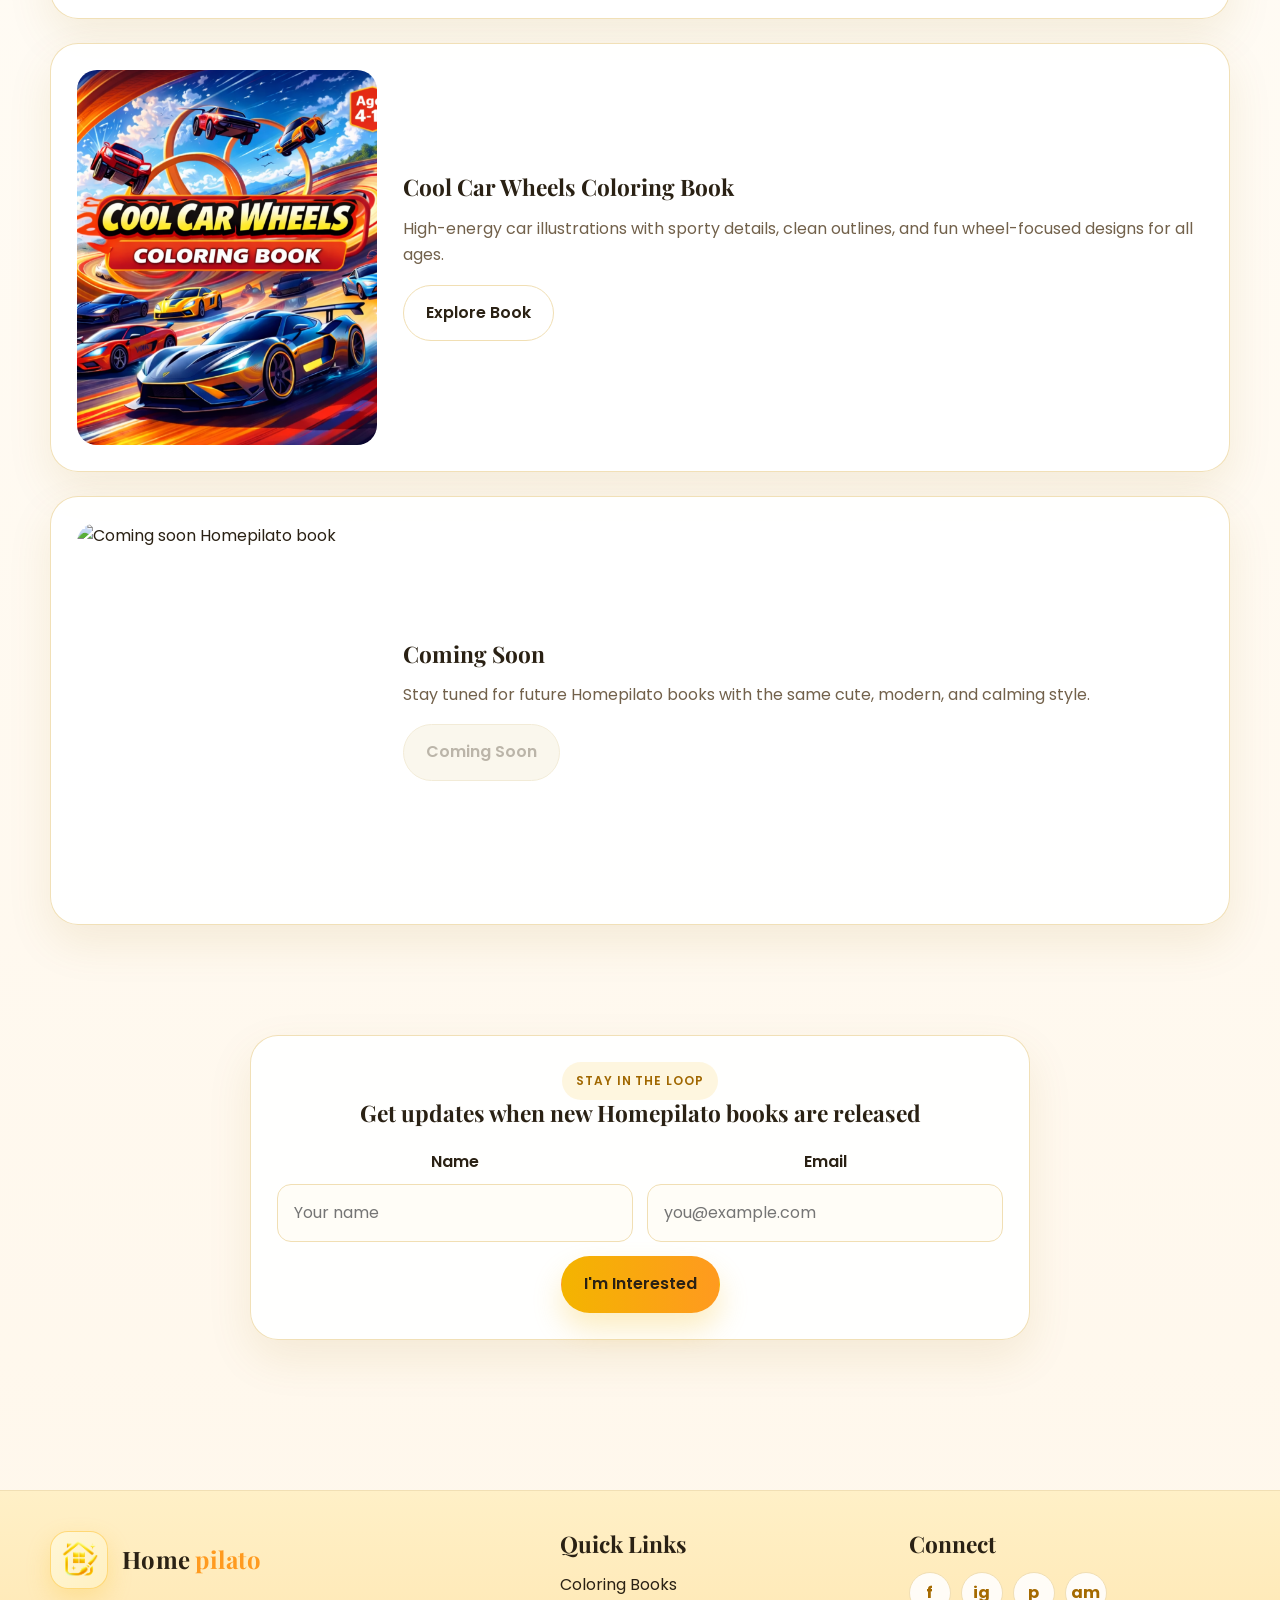
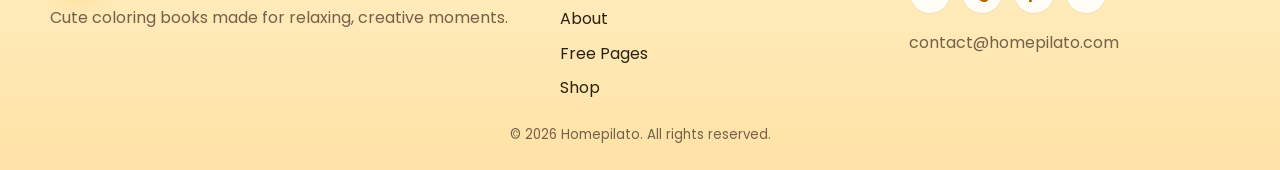
==== commit 4e5f8838: "Add dedicated pages and covers for new coloring books" ====
--- a/scrouce-web/index.html
+++ b/scrouce-web/index.html
@@ -53,24 +53,24 @@
       </div>
       <div class="mini-covers">
         <article class="mini-cover-card">
-          <img src="https://images.unsplash.com/photo-1513475382585-d06e58bcb0e0?auto=format&fit=crop&w=500&q=80" alt="K-Pop Coloring Book">
+          <img src="web_bia_kpop_coloring .png" alt="K-Pop Coloring Book cover">
           <h3>K-Pop Coloring Book</h3>
         </article>
         <article class="mini-cover-card">
-          <img src="https://images.unsplash.com/photo-1513364776144-60967b0f800f?auto=format&fit=crop&w=500&q=80" alt="K-Pop Chibi Coloring Book">
+          <img src="bia_chibi_kpop_coloring.png" alt="K-Pop Chibi Coloring Book cover">
           <h3>K-Pop Chibi Coloring Book</h3>
         </article>
         <article class="mini-cover-card">
-          <img src="https://images.unsplash.com/photo-1517694712202-14dd9538aa97?auto=format&fit=crop&w=500&q=80" alt="K-Pop Bold and Easy Coloring Book">
+          <img src="bia_kpop_bold&easy coloring book.png" alt="K-Pop Bold and Easy Coloring Book cover">
           <h3>K-Pop Bold &amp; Easy Coloring Book</h3>
         </article>
         <article class="mini-cover-card">
-          <img src="https://images.unsplash.com/photo-1516321318423-f06f85e504b3?auto=format&fit=crop&w=500&q=80" alt="Coming soon Homepilato book">
-          <h3>Coming Soon</h3>
+          <img src="bia_cozy_love_valentines_coloring.png" alt="Cozy Love Valentines Coloring Book cover">
+          <h3>Cozy Love Valentines Coloring Book</h3>
         </article>
         <article class="mini-cover-card">
-          <img src="https://images.unsplash.com/photo-1497633762265-9d179a990aa6?auto=format&fit=crop&w=500&q=80" alt="Coming soon Homepilato book">
-          <h3>Coming Soon</h3>
+          <img src="bia_Cool_Car_Wheels_coloring.png" alt="Cool Car Wheels Coloring Book cover">
+          <h3>Cool Car Wheels Coloring Book</h3>
         </article>
         <article class="mini-cover-card">
           <img src="https://images.unsplash.com/photo-1491841550275-ad7854e35ca6?auto=format&fit=crop&w=500&q=80" alt="Coming soon Homepilato book">
@@ -88,7 +88,7 @@
 
       <div class="product-list">
         <article class="product-row">
-          <img src="https://images.unsplash.com/photo-1513475382585-d06e58bcb0e0?auto=format&fit=crop&w=900&q=80" alt="K-Pop Coloring Book preview">
+          <img src="web_bia_kpop_coloring .png" alt="K-Pop Coloring Book preview">
           <div class="product-copy">
             <h3>K-Pop Coloring Book</h3>
             <p>Stylish character looks, stage-ready fashion moments, and expressive pages with a modern pop aesthetic.</p>
@@ -97,7 +97,7 @@
         </article>
 
         <article class="product-row">
-          <img src="https://images.unsplash.com/photo-1513364776144-60967b0f800f?auto=format&fit=crop&w=900&q=80" alt="K-Pop Chibi Coloring Book preview">
+          <img src="bia_chibi_kpop_coloring.png" alt="K-Pop Chibi Coloring Book preview">
           <div class="product-copy">
             <h3>K-Pop Chibi Coloring Book</h3>
             <p>Cute chibi expressions and playful scenes designed for cozy coloring sessions and feel-good creative time.</p>
@@ -106,7 +106,7 @@
         </article>
 
         <article class="product-row">
-          <img src="https://images.unsplash.com/photo-1517694712202-14dd9538aa97?auto=format&fit=crop&w=900&q=80" alt="K-Pop Bold and Easy Coloring Book preview">
+          <img src="bia_kpop_bold&easy coloring book.png" alt="K-Pop Bold and Easy Coloring Book preview">
           <div class="product-copy">
             <h3>K-Pop Bold &amp; Easy Coloring Book</h3>
             <p>Bold outlines and easy page structure for stress-free coloring and quick creative breaks any time.</p>
@@ -115,20 +115,20 @@
         </article>
 
         <article class="product-row">
-          <img src="https://images.unsplash.com/photo-1516321318423-f06f85e504b3?auto=format&fit=crop&w=900&q=80" alt="Coming soon Homepilato book">
+          <img src="bia_cozy_love_valentines_coloring.png" alt="Cozy Love Valentines Coloring Book preview">
           <div class="product-copy">
-            <h3>Coming Soon</h3>
-            <p>New Homepilato themes are in development and will be added to this collection very soon.</p>
-            <span class="btn disabled">Coming Soon</span>
+            <h3>Cozy Love Valentines Coloring Book</h3>
+            <p>Romantic, cozy scenes with cute couples, flowers, and sweet moments perfect for a relaxing Valentine mood.</p>
+            <a class="btn" href="book-cozy-love-valentines.html">Explore Book</a>
           </div>
         </article>
 
         <article class="product-row">
-          <img src="https://images.unsplash.com/photo-1497633762265-9d179a990aa6?auto=format&fit=crop&w=900&q=80" alt="Coming soon Homepilato book">
+          <img src="bia_Cool_Car_Wheels_coloring.png" alt="Cool Car Wheels Coloring Book preview">
           <div class="product-copy">
-            <h3>Coming Soon</h3>
-            <p>More character-driven and relaxing concepts are on the way for upcoming releases.</p>
-            <span class="btn disabled">Coming Soon</span>
+            <h3>Cool Car Wheels Coloring Book</h3>
+            <p>High-energy car illustrations with sporty details, clean outlines, and fun wheel-focused designs for all ages.</p>
+            <a class="btn" href="book-cool-car-wheels.html">Explore Book</a>
           </div>
         </article>
 
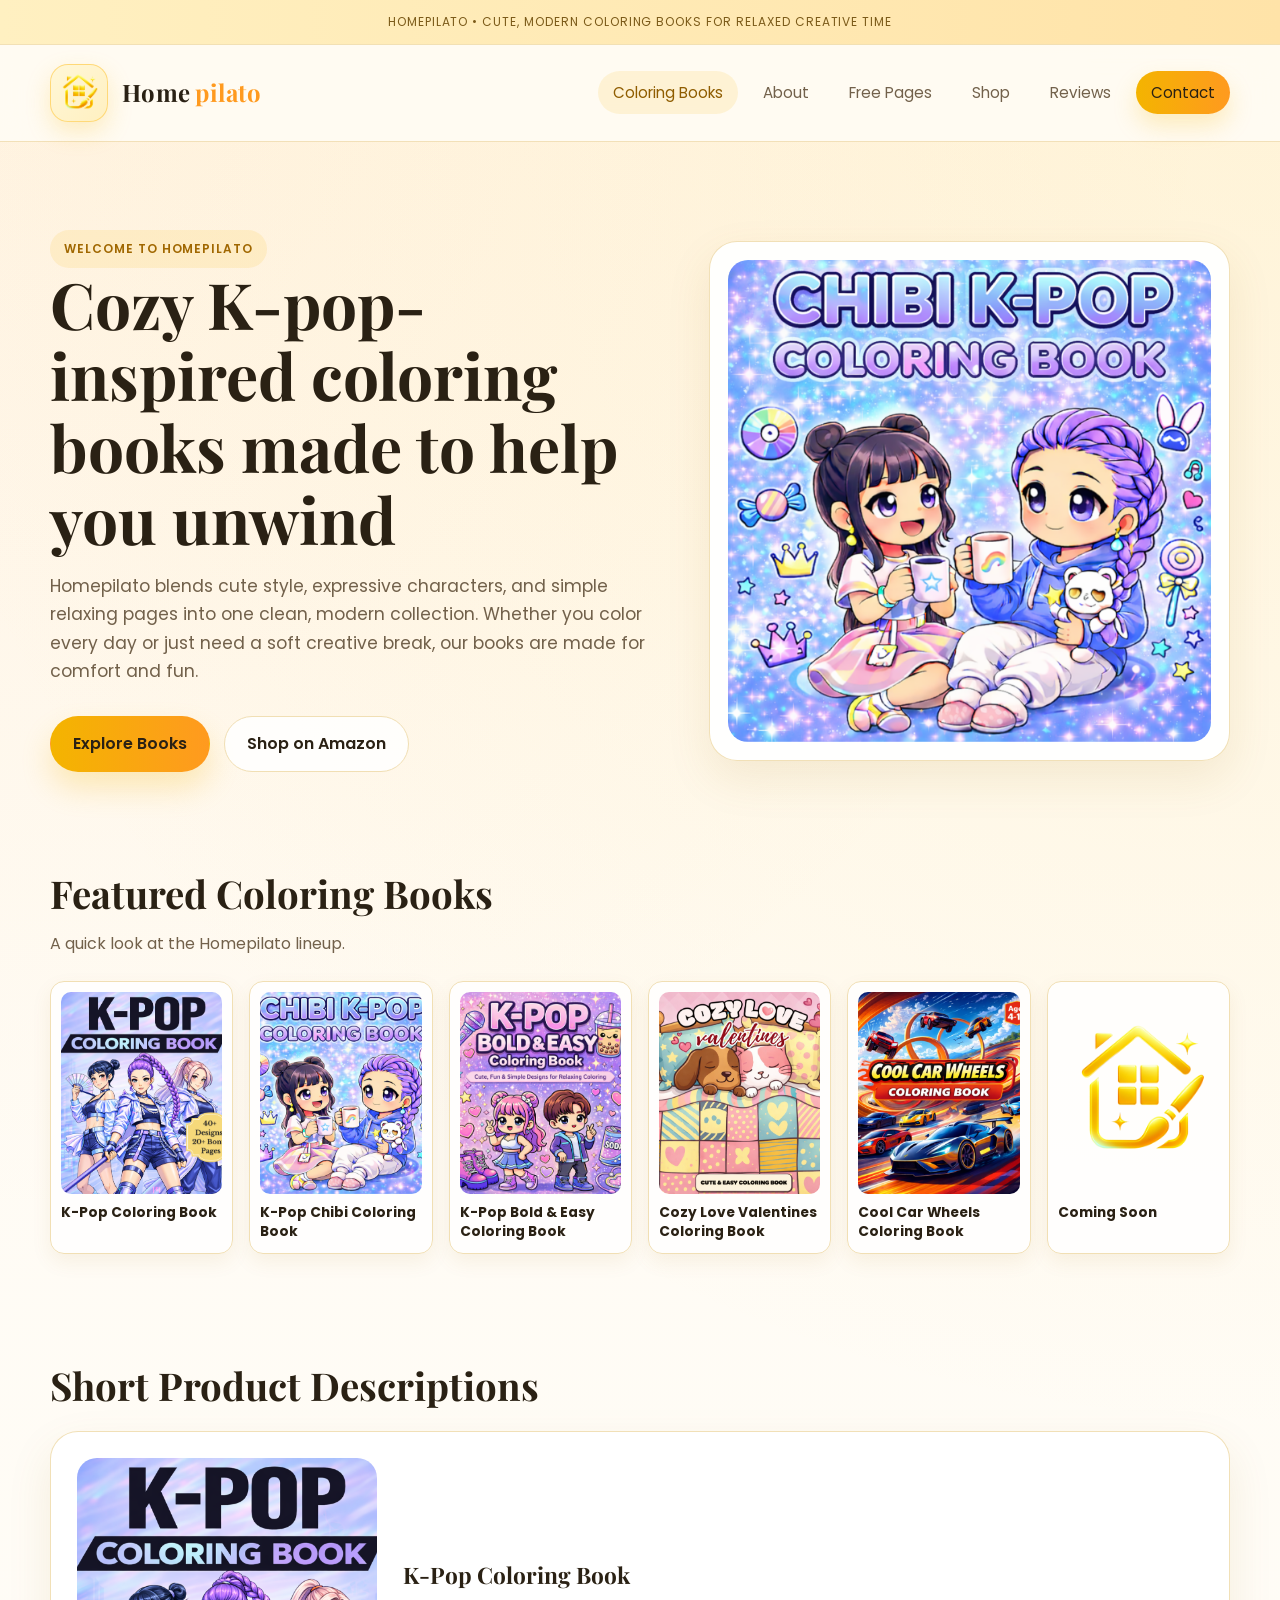
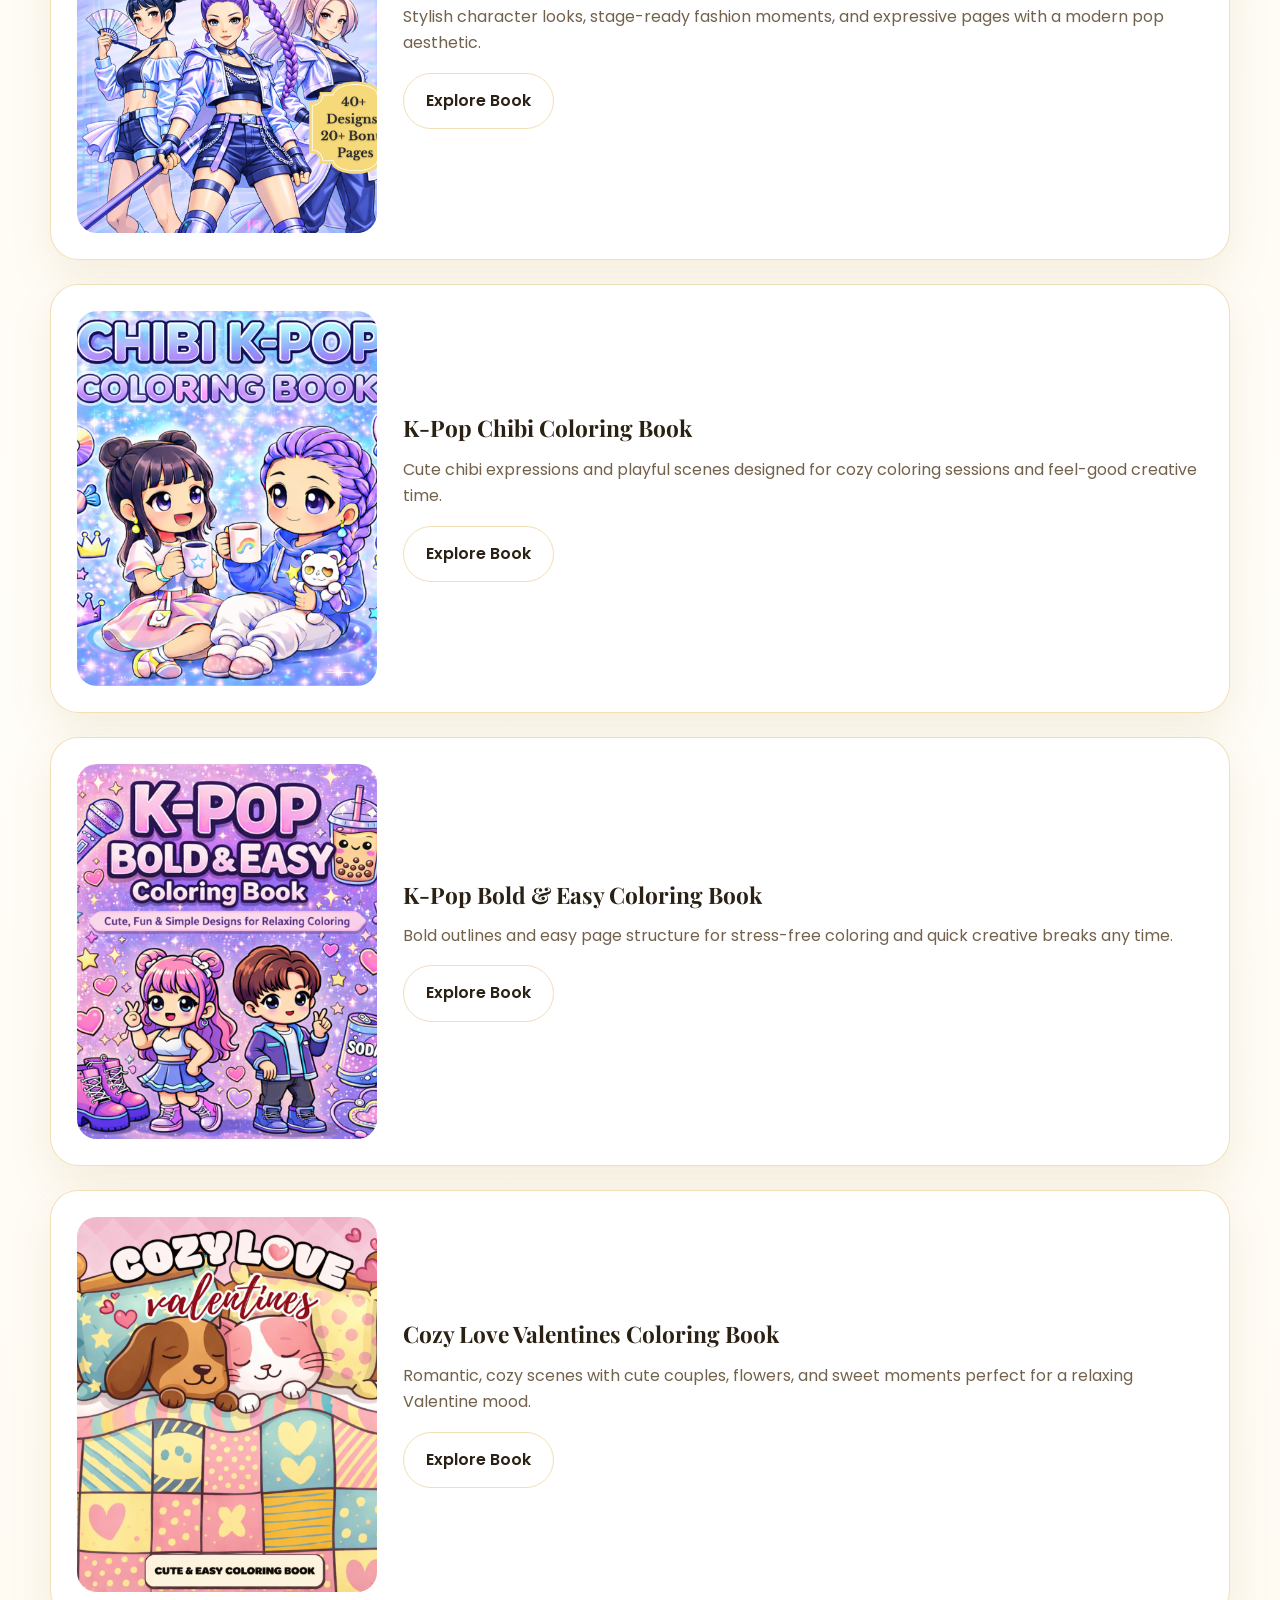
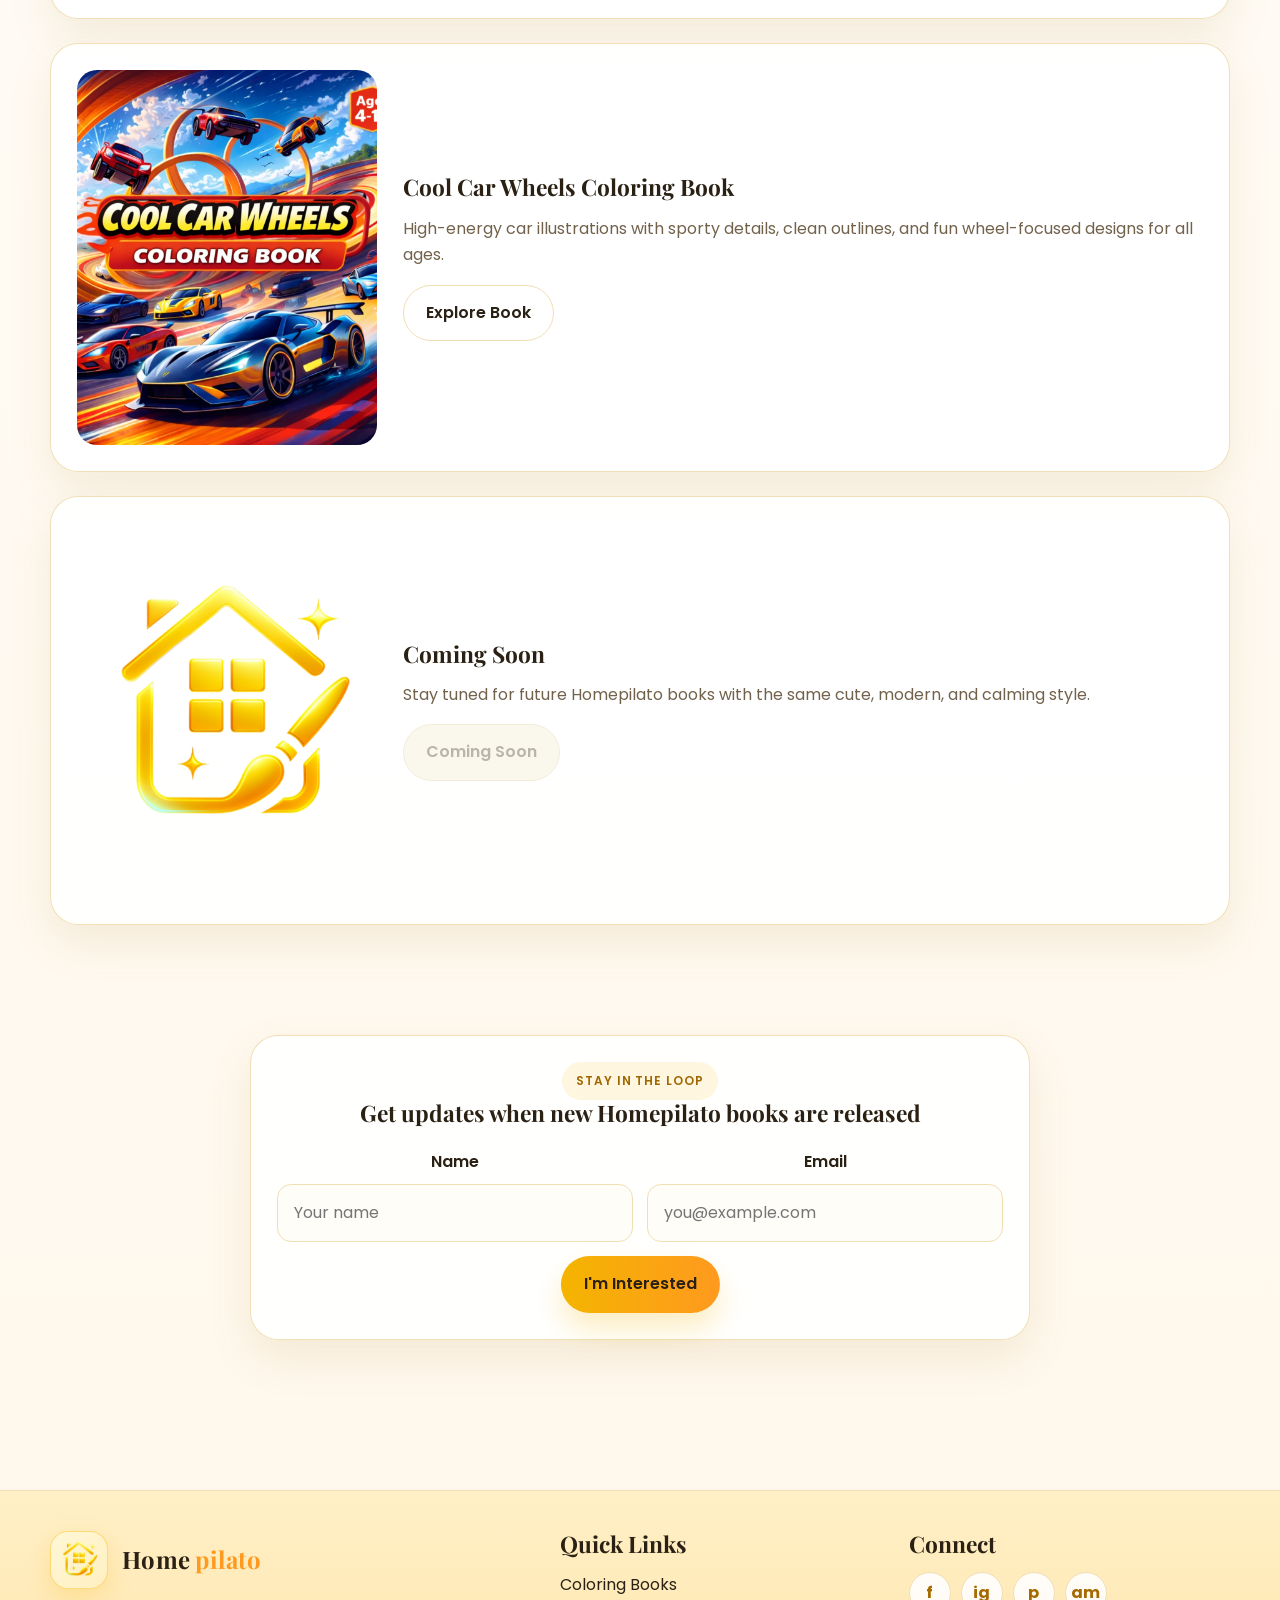
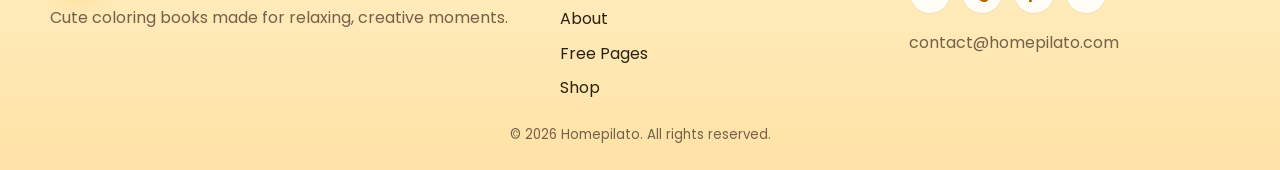
==== commit 20404d00: "Replace off-theme stock images with coloring-book visuals" ====
--- a/scrouce-web/index.html
+++ b/scrouce-web/index.html
@@ -40,7 +40,7 @@
         </div>
       </div>
       <div class="hero-card">
-        <img src="https://images.unsplash.com/photo-1517077304055-6e89abbf09b0?auto=format&fit=crop&w=1200&q=80" alt="Cozy coloring desk with pencils and sketchbook">
+        <img src="bia_chibi_kpop_coloring.png" alt="K-Pop Chibi Coloring Book hero cover">
       </div>
     </div>
   </header>
@@ -73,7 +73,7 @@
           <h3>Cool Car Wheels Coloring Book</h3>
         </article>
         <article class="mini-cover-card">
-          <img src="https://images.unsplash.com/photo-1491841550275-ad7854e35ca6?auto=format&fit=crop&w=500&q=80" alt="Coming soon Homepilato book">
+          <img src="logo.png" alt="Homepilato logo placeholder for upcoming book">
           <h3>Coming Soon</h3>
         </article>
       </div>
@@ -133,7 +133,7 @@
         </article>
 
         <article class="product-row">
-          <img src="https://images.unsplash.com/photo-1491841550275-ad7854e35ca6?auto=format&fit=crop&w=900&q=80" alt="Coming soon Homepilato book">
+          <img src="logo.png" alt="Homepilato logo placeholder for upcoming book">
           <div class="product-copy">
             <h3>Coming Soon</h3>
             <p>Stay tuned for future Homepilato books with the same cute, modern, and calming style.</p>
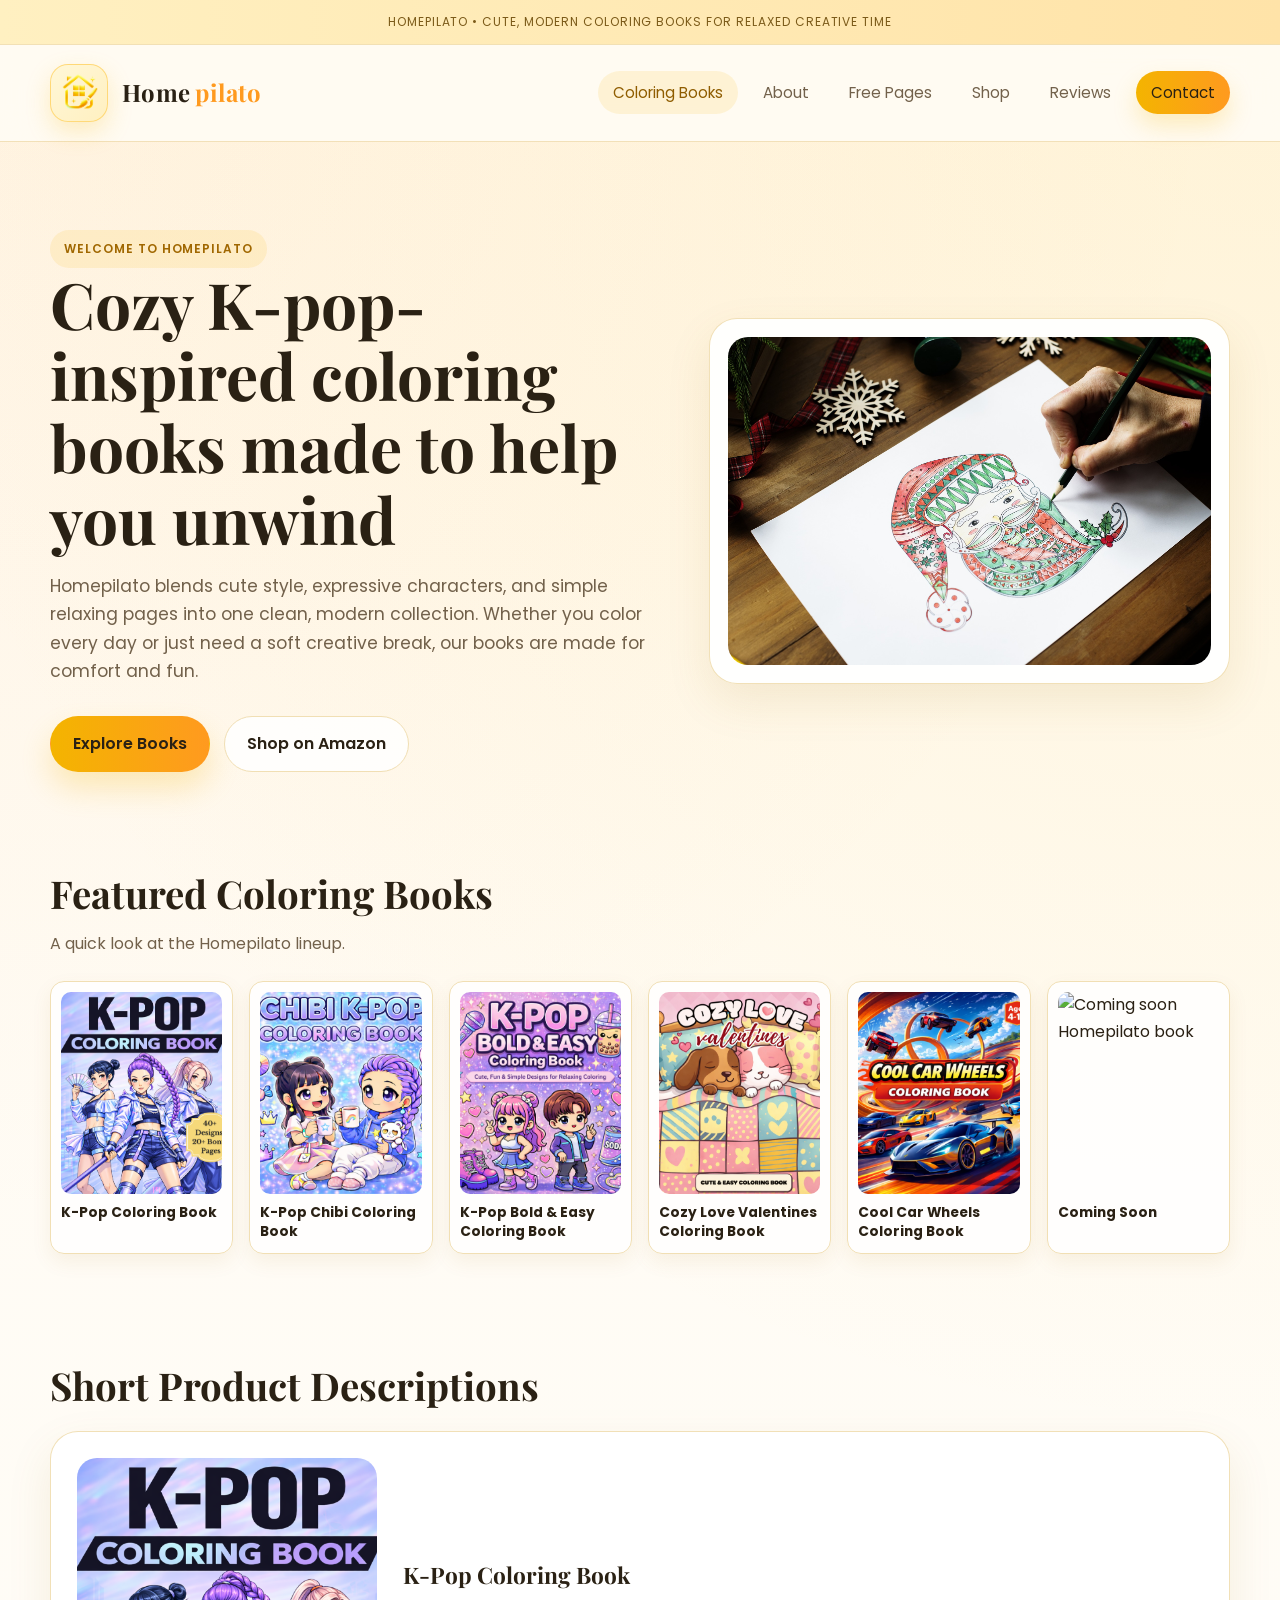
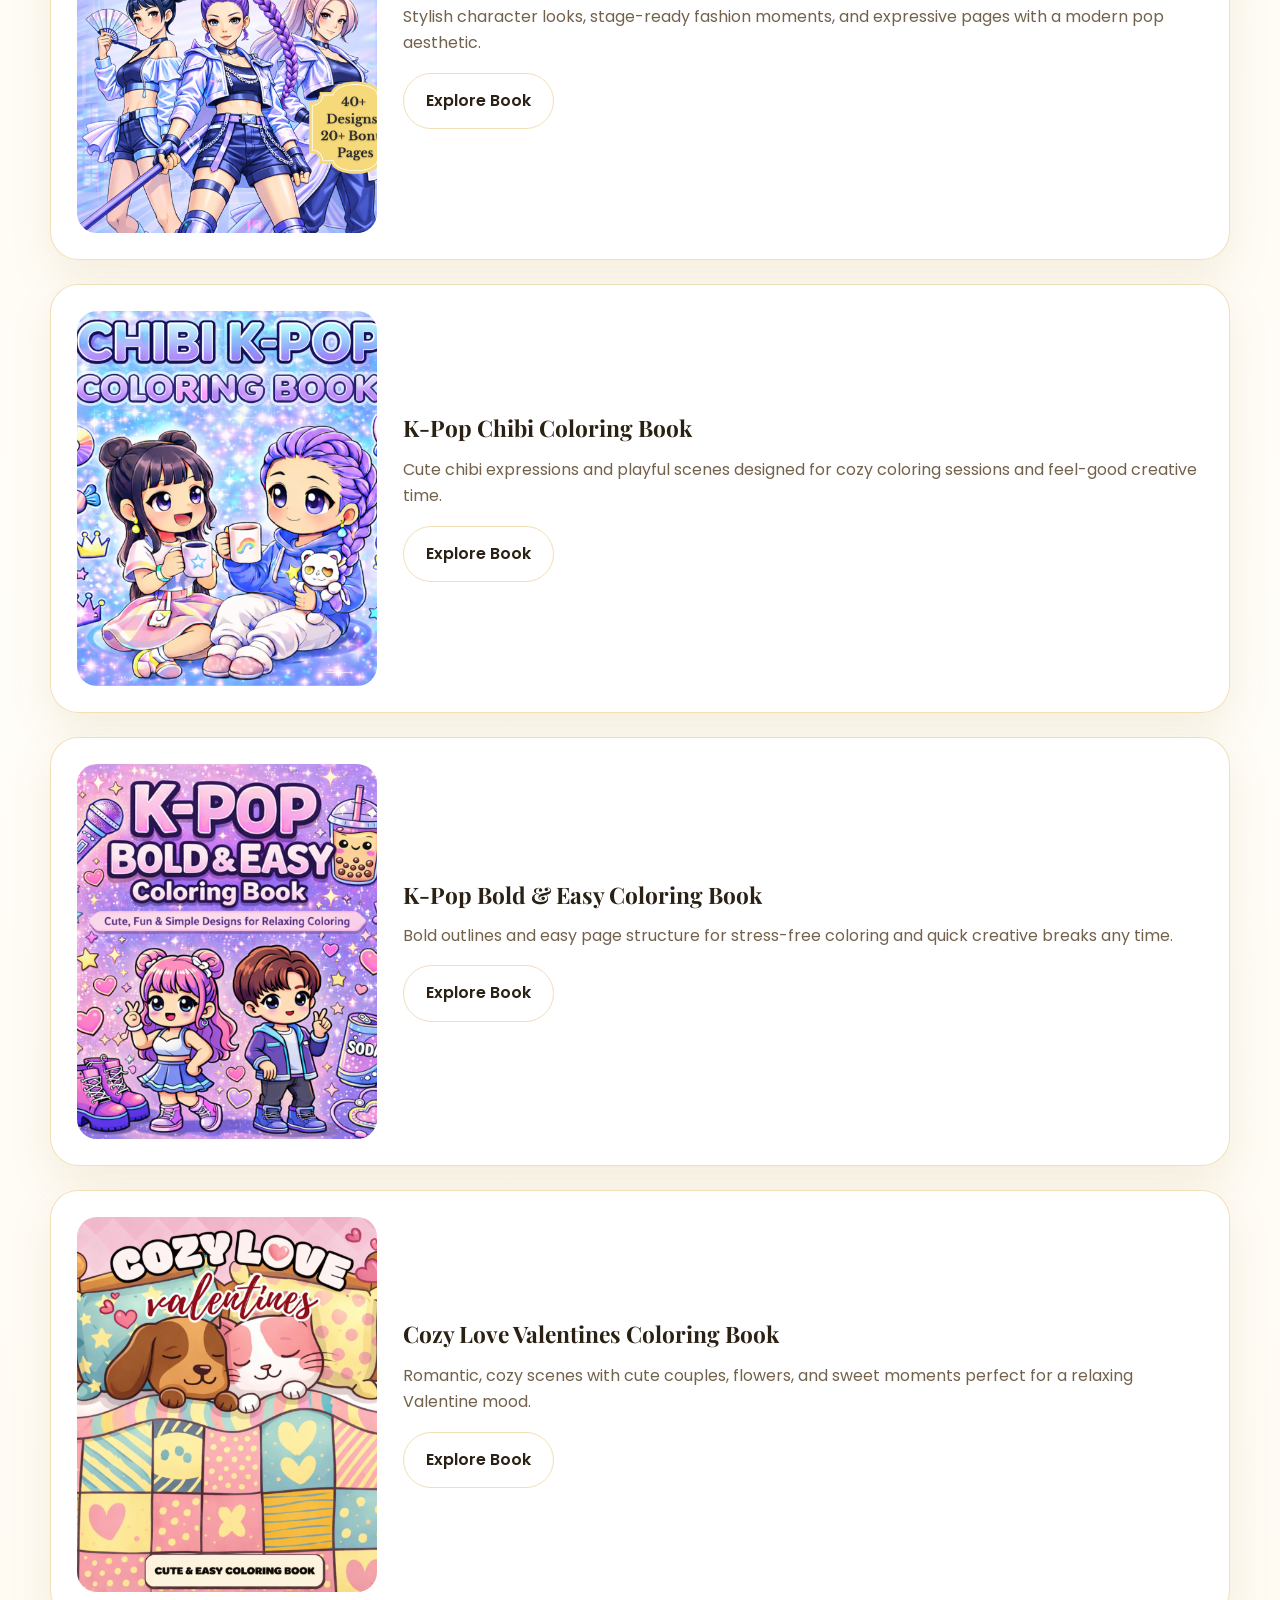
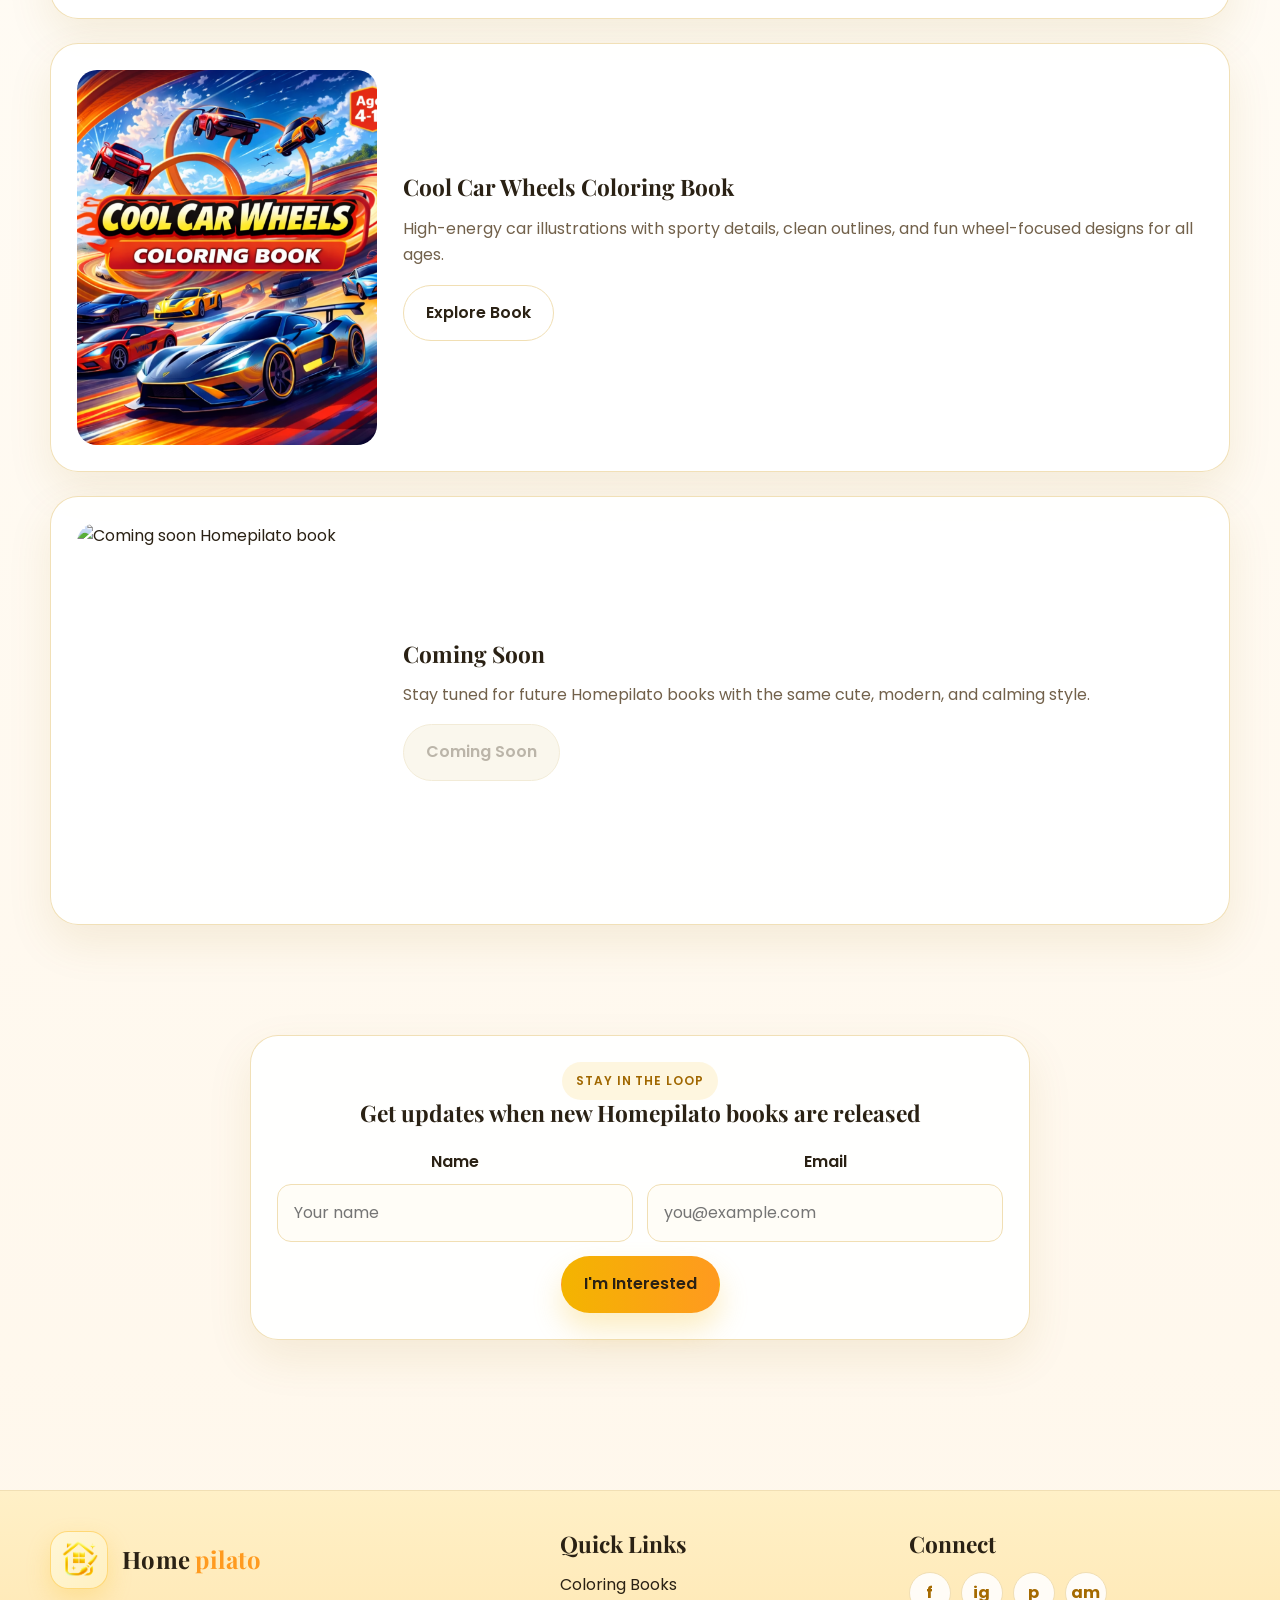
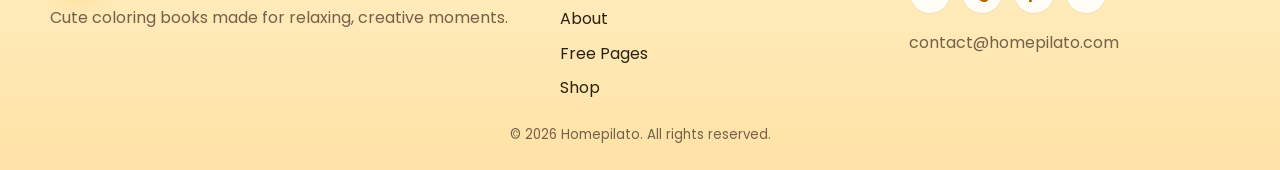
==== commit f18c4ef4: "Replace homepage hero image with uploaded rawpixel asset" ====
--- a/scrouce-web/index.html
+++ b/scrouce-web/index.html
@@ -40,7 +40,7 @@
         </div>
       </div>
       <div class="hero-card">
-        <img src="bia_chibi_kpop_coloring.png" alt="K-Pop Chibi Coloring Book hero cover">
+        <img src="rawpixel-adult-coloring-2970214_1920.jpg" alt="Person coloring a holiday illustration on paper">
       </div>
     </div>
   </header>
@@ -73,7 +73,7 @@
           <h3>Cool Car Wheels Coloring Book</h3>
         </article>
         <article class="mini-cover-card">
-          <img src="logo.png" alt="Homepilato logo placeholder for upcoming book">
+          <img src="https://images.unsplash.com/photo-1491841550275-ad7854e35ca6?auto=format&fit=crop&w=500&q=80" alt="Coming soon Homepilato book">
           <h3>Coming Soon</h3>
         </article>
       </div>
@@ -133,7 +133,7 @@
         </article>
 
         <article class="product-row">
-          <img src="logo.png" alt="Homepilato logo placeholder for upcoming book">
+          <img src="https://images.unsplash.com/photo-1491841550275-ad7854e35ca6?auto=format&fit=crop&w=900&q=80" alt="Coming soon Homepilato book">
           <div class="product-copy">
             <h3>Coming Soon</h3>
             <p>Stay tuned for future Homepilato books with the same cute, modern, and calming style.</p>
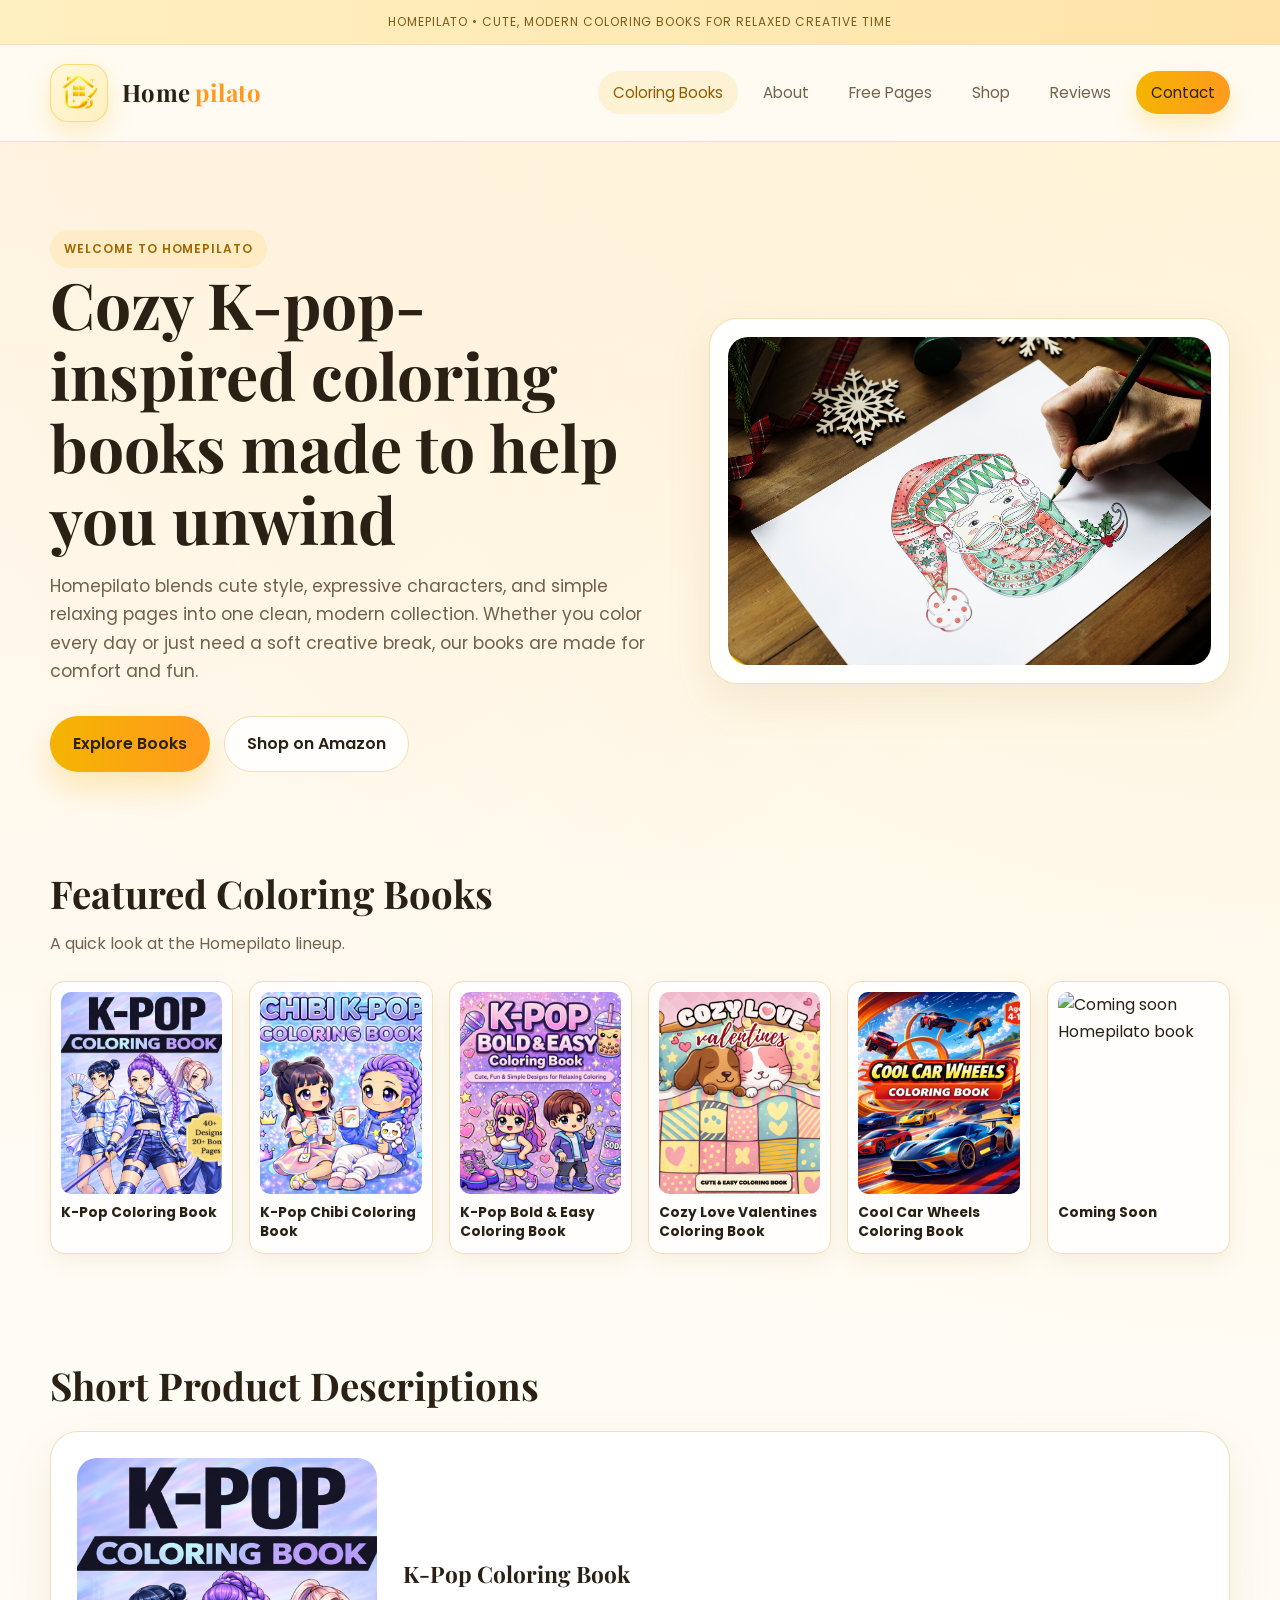
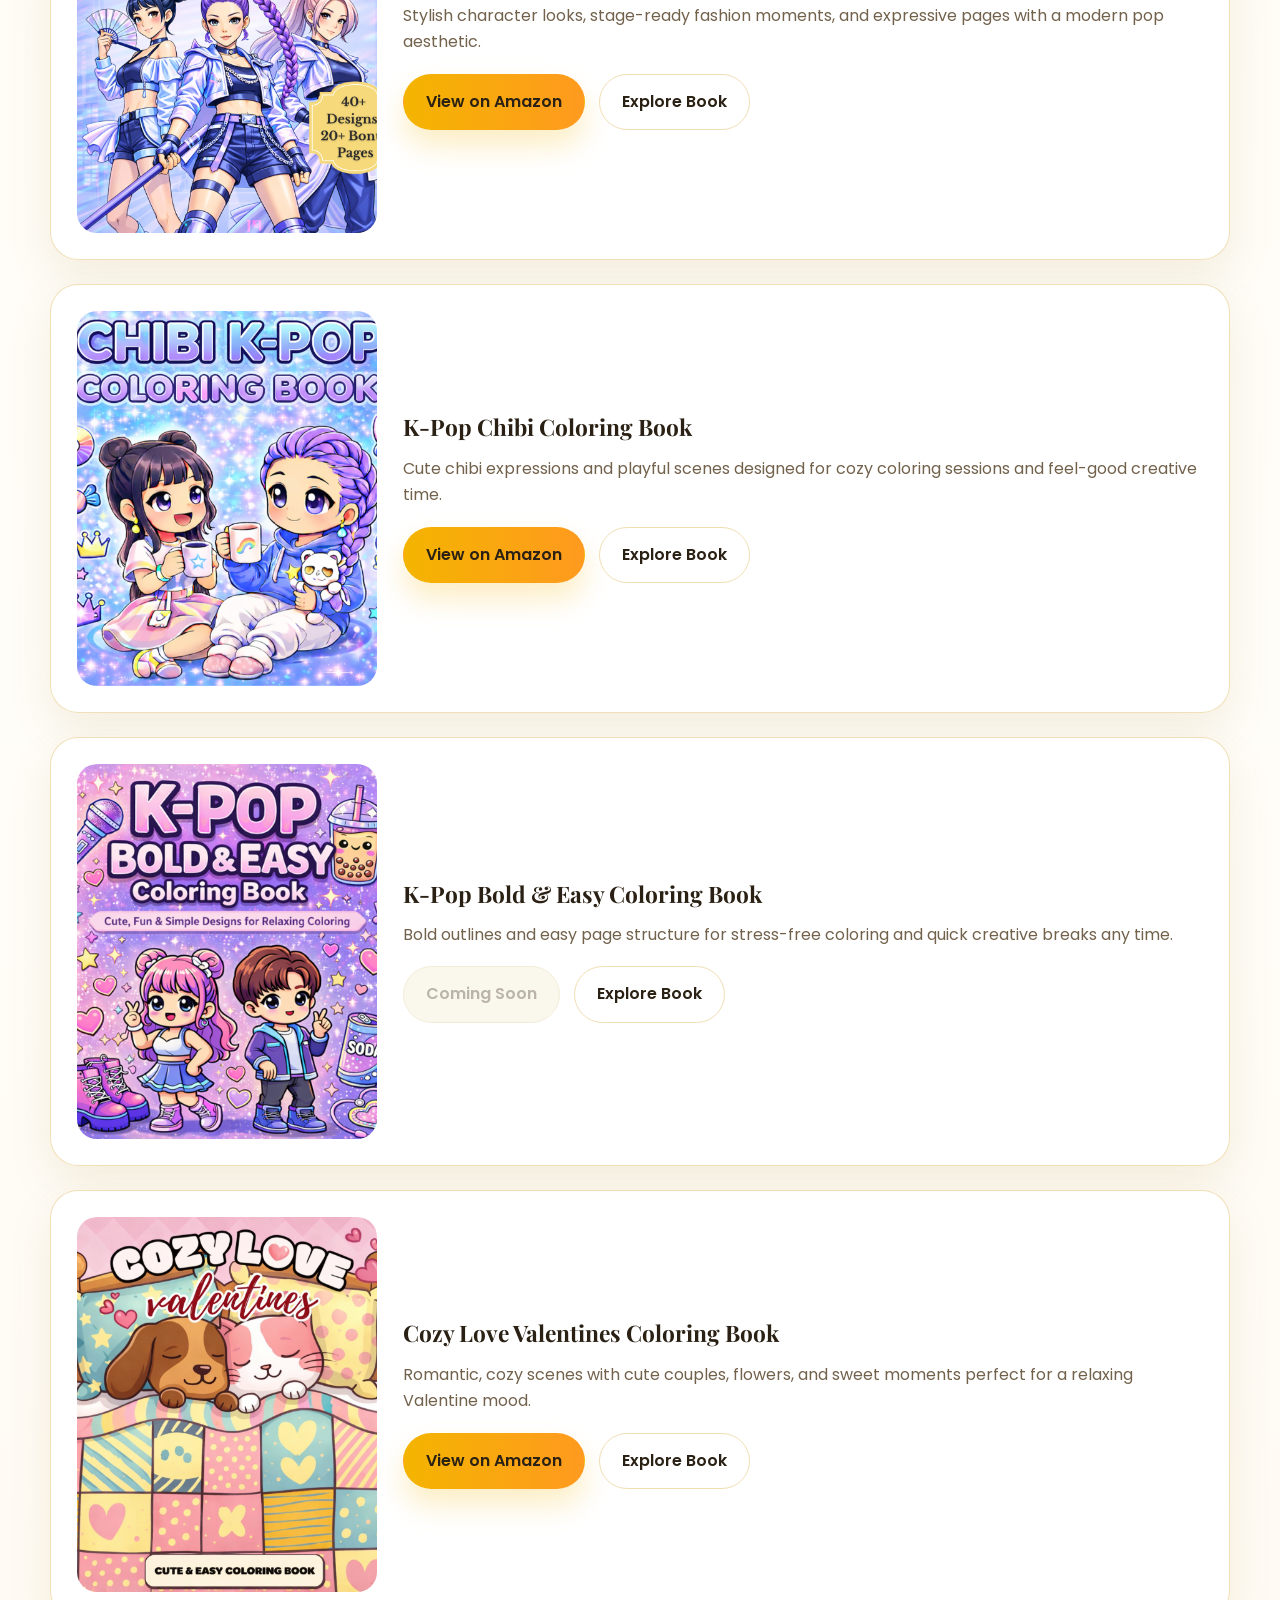
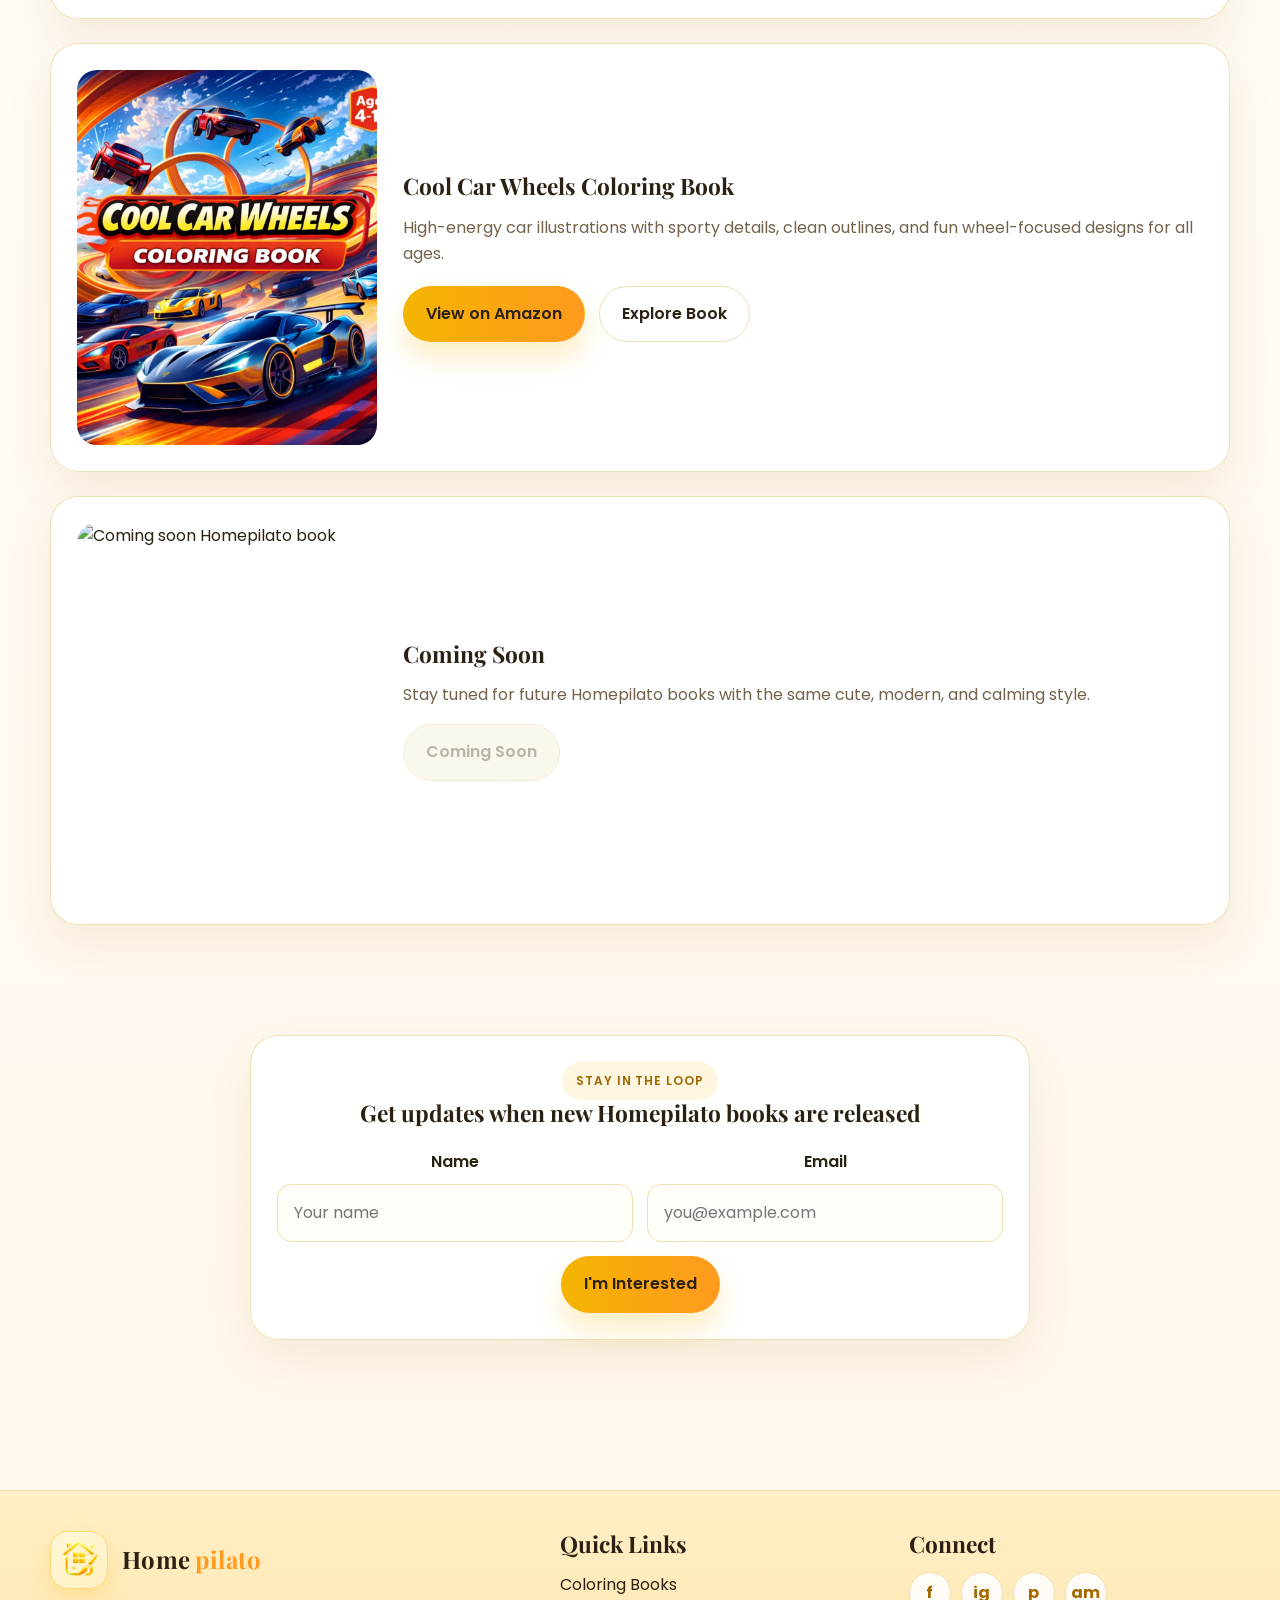
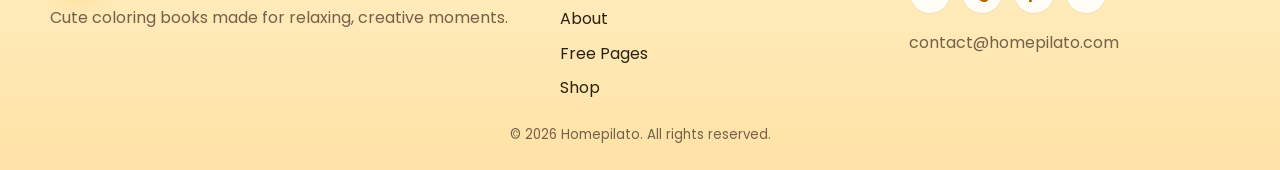
==== commit 810c45b3: "Add Amazon buttons to homepage product list" ====
--- a/scrouce-web/index.html
+++ b/scrouce-web/index.html
@@ -36,7 +36,7 @@
         <p class="lead">Homepilato blends cute style, expressive characters, and simple relaxing pages into one clean, modern collection. Whether you color every day or just need a soft creative break, our books are made for comfort and fun.</p>
         <div class="hero-actions">
           <a class="btn-primary" href="#featured-books">Explore Books</a>
-          <a class="btn-secondary" href="https://www.amazon.com" target="_blank" rel="noopener">Shop on Amazon</a>
+          <a class="btn-secondary" href="https://www.amazon.com/dp/B0GX7HN7H9" data-amazon-base="https://www.amazon.com/dp/B0GX7HN7H9" data-amazon-market="auto" target="_blank" rel="noopener">Shop on Amazon</a>
         </div>
       </div>
       <div class="hero-card">
@@ -92,7 +92,10 @@
           <div class="product-copy">
             <h3>K-Pop Coloring Book</h3>
             <p>Stylish character looks, stage-ready fashion moments, and expressive pages with a modern pop aesthetic.</p>
-            <a class="btn" href="book-kpop-coloring.html">Explore Book</a>
+            <div class="inline-actions">
+              <a class="btn-primary" href="https://www.amazon.com/dp/B0GX2HH218" data-amazon-base="https://www.amazon.com/dp/B0GX2HH218" data-amazon-market="auto" target="_blank" rel="noopener">View on Amazon</a>
+              <a class="btn" href="book-kpop-coloring.html">Explore Book</a>
+            </div>
           </div>
         </article>
 
@@ -101,7 +104,10 @@
           <div class="product-copy">
             <h3>K-Pop Chibi Coloring Book</h3>
             <p>Cute chibi expressions and playful scenes designed for cozy coloring sessions and feel-good creative time.</p>
-            <a class="btn" href="book-kpop-chibi.html">Explore Book</a>
+            <div class="inline-actions">
+              <a class="btn-primary" href="https://www.amazon.com/dp/B0GX7HN7H9" data-amazon-base="https://www.amazon.com/dp/B0GX7HN7H9" data-amazon-market="auto" target="_blank" rel="noopener">View on Amazon</a>
+              <a class="btn" href="book-kpop-chibi.html">Explore Book</a>
+            </div>
           </div>
         </article>
 
@@ -110,7 +116,10 @@
           <div class="product-copy">
             <h3>K-Pop Bold &amp; Easy Coloring Book</h3>
             <p>Bold outlines and easy page structure for stress-free coloring and quick creative breaks any time.</p>
-            <a class="btn" href="book-kpop-bold-easy.html">Explore Book</a>
+            <div class="inline-actions">
+              <span class="btn disabled" aria-disabled="true">Coming Soon</span>
+              <a class="btn" href="book-kpop-bold-easy.html">Explore Book</a>
+            </div>
           </div>
         </article>
 
@@ -119,7 +128,10 @@
           <div class="product-copy">
             <h3>Cozy Love Valentines Coloring Book</h3>
             <p>Romantic, cozy scenes with cute couples, flowers, and sweet moments perfect for a relaxing Valentine mood.</p>
-            <a class="btn" href="book-cozy-love-valentines.html">Explore Book</a>
+            <div class="inline-actions">
+              <a class="btn-primary" href="https://www.amazon.com/dp/B0DXL361PS" data-amazon-base="https://www.amazon.com/dp/B0DXL361PS" data-amazon-market="auto" target="_blank" rel="noopener">View on Amazon</a>
+              <a class="btn" href="book-cozy-love-valentines.html">Explore Book</a>
+            </div>
           </div>
         </article>
 
@@ -128,7 +140,10 @@
           <div class="product-copy">
             <h3>Cool Car Wheels Coloring Book</h3>
             <p>High-energy car illustrations with sporty details, clean outlines, and fun wheel-focused designs for all ages.</p>
-            <a class="btn" href="book-cool-car-wheels.html">Explore Book</a>
+            <div class="inline-actions">
+              <a class="btn-primary" href="https://www.amazon.com/dp/B0DY7QDGVZ" data-amazon-base="https://www.amazon.com/dp/B0DY7QDGVZ" data-amazon-market="auto" target="_blank" rel="noopener">View on Amazon</a>
+              <a class="btn" href="book-cool-car-wheels.html">Explore Book</a>
+            </div>
           </div>
         </article>
 
@@ -192,5 +207,6 @@
     </div>
     <div class="container"><small>© 2026 Homepilato. All rights reserved.</small></div>
   </footer>
+  <script src="amazon-market-redirect.js"></script>
 </body>
 </html>
--- a/scrouce-web/style.css
+++ b/scrouce-web/style.css
@@ -414,6 +414,10 @@
   aspect-ratio: 4 / 5;
   object-fit: cover;
   border-radius: var(--radius-md);
+}
+
+.product-copy .inline-actions {
+  margin-top: 18px;
 }
 
 .list {
